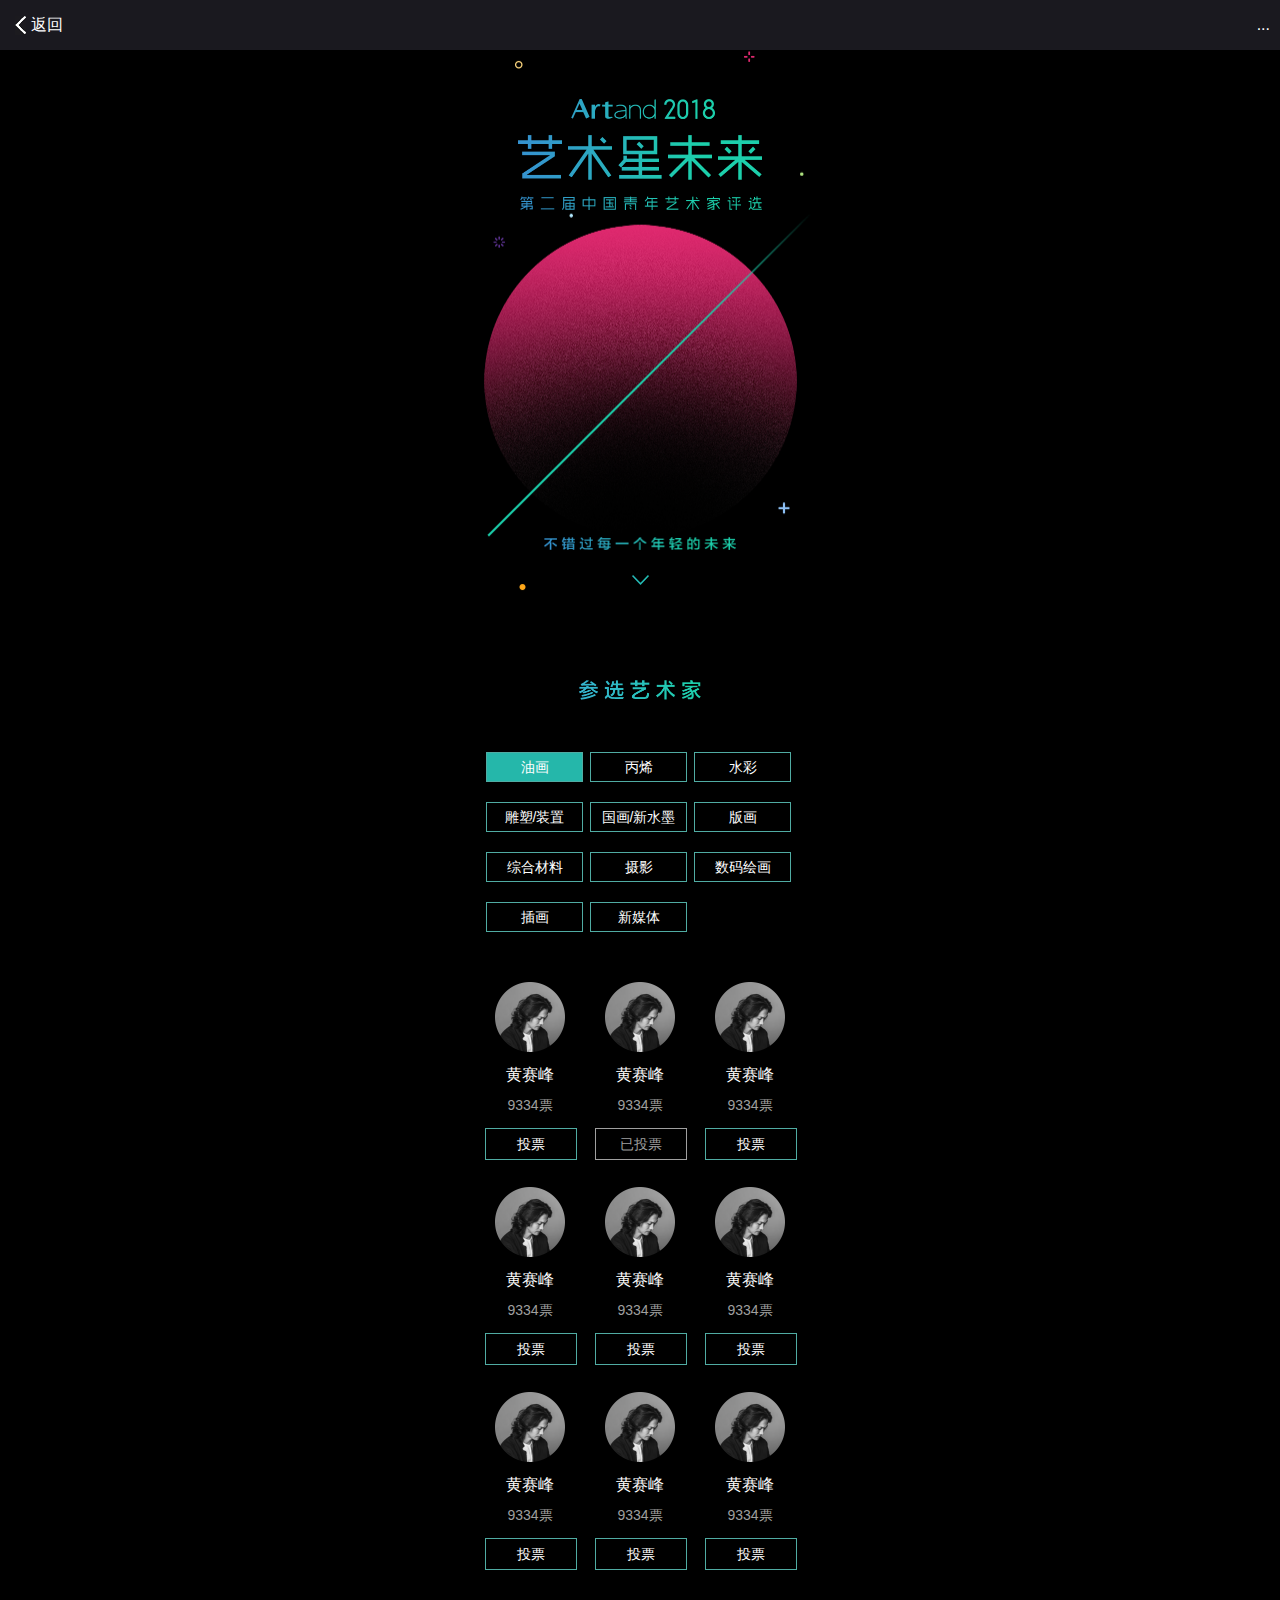
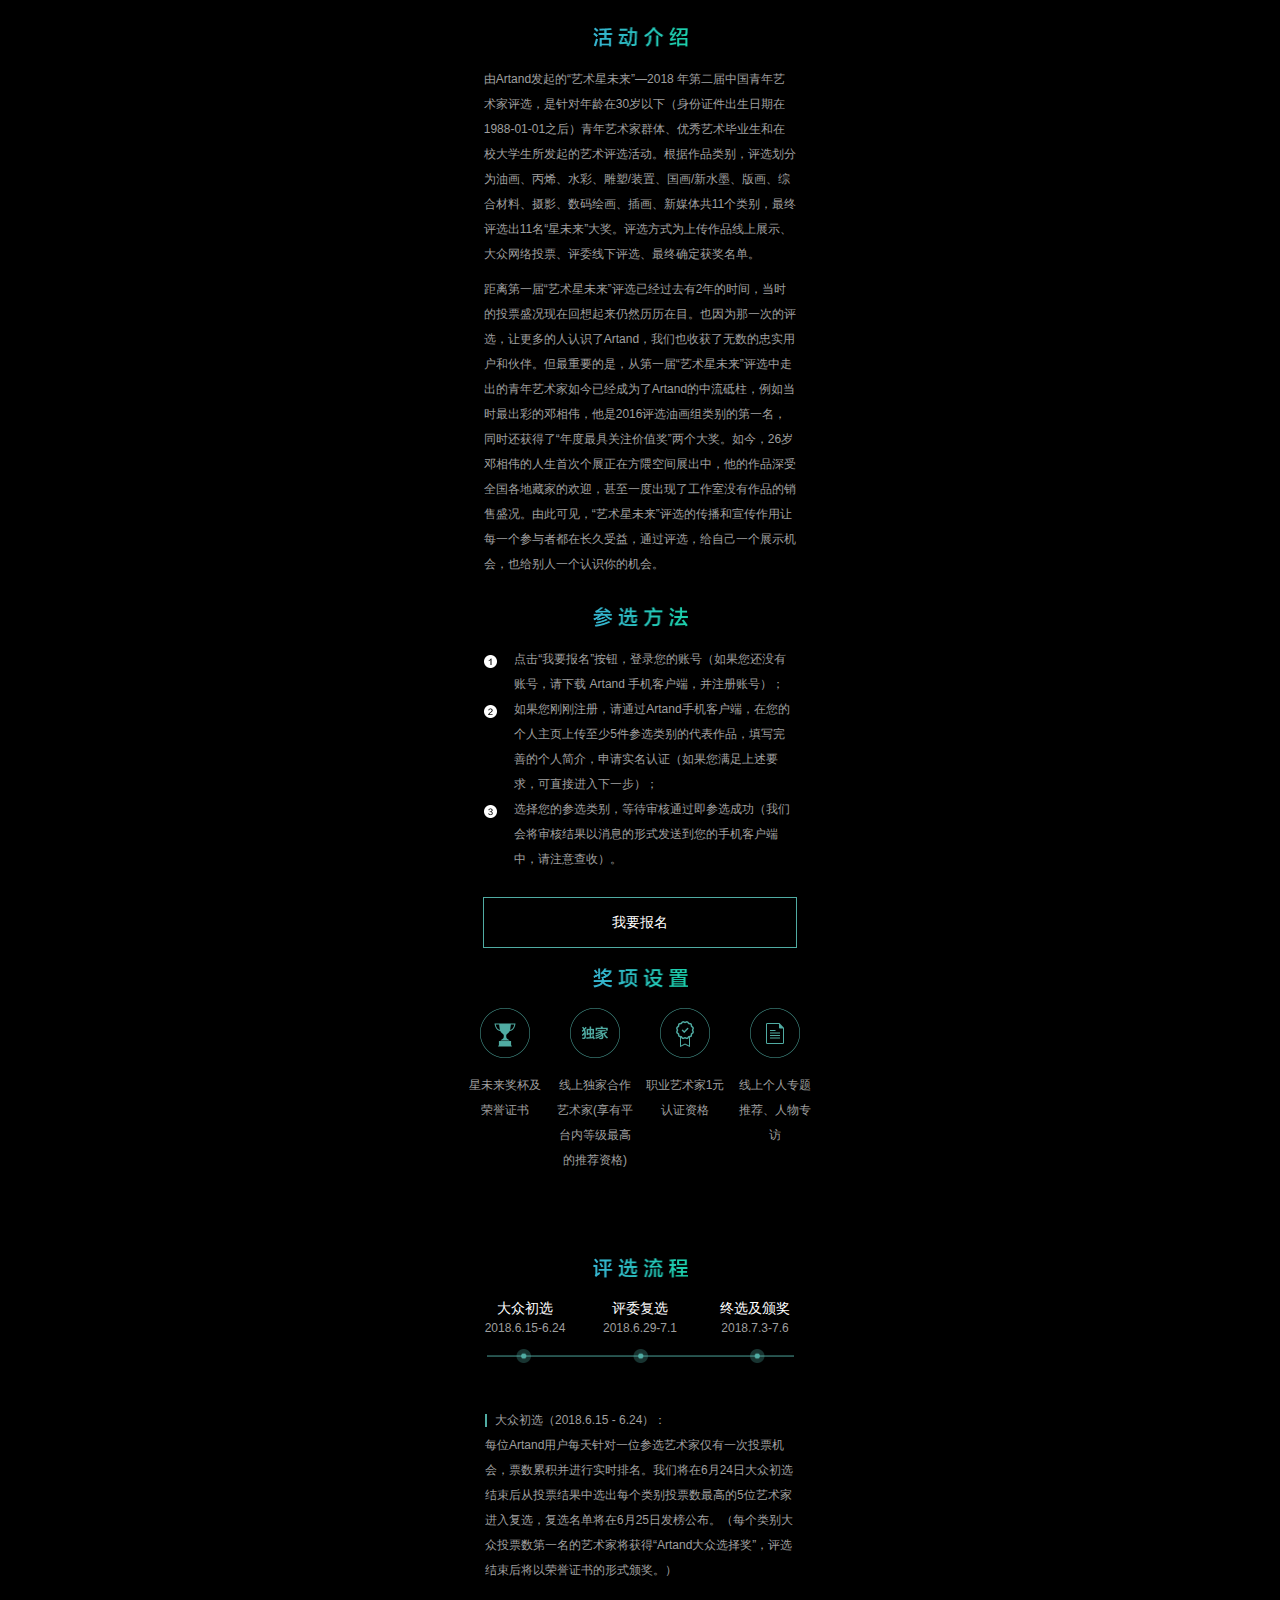
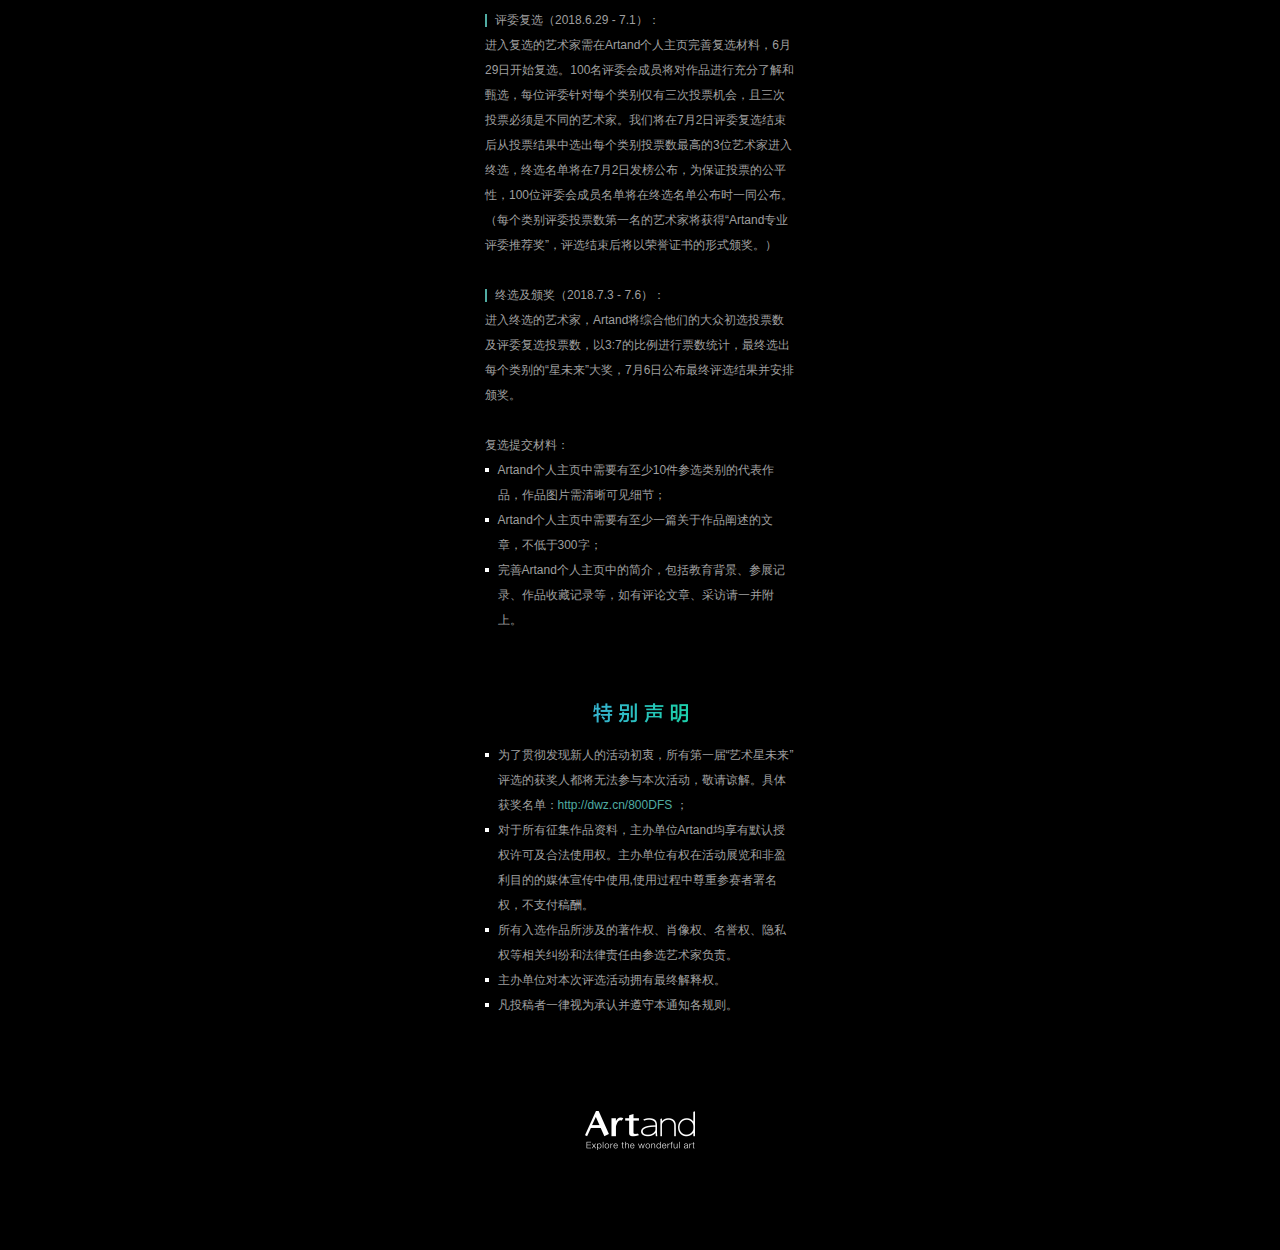
==== index.html @ 15e86938 "init project" ====
<!DOCTYPE html>
<html lang="en">
<head>
	<meta charset="utf-8">
	<meta name="viewport" content="width=device-width,initial-scale=1.0,minimum-scale=1.0,maximum-scale=1.0,user-scalable=no">
	<title>艺术未来星</title>
	<link rel="stylesheet" type="text/css" href="style/reset.css">
	<link rel="stylesheet" type="text/css" href="style/app.css">	
</head>
<body>
	<div class="container">
		<nav class="top-bar"><span class="pull-right">...</span><a class="pwull-left" href="javascript:back();"><span class="icon-back"></span>返回</a></nav>
		<div class="index">
			<div class="cover">
				<h1 class="title"></h1>
				<div>
					<img  src="images/not-miss.png" alt=""/>
					<span class="icon-next"></span>
				</div>
			</div>
			<div class="case-list">
				<div class="title"></div>
				<div class="item-list">
					<a href="javascript:void(0);" class="btn active">油画</a>
					<a href="javascript:void(0);" class="btn">丙烯</a>
					<a href="javascript:void(0);" class="btn">水彩</a>
					<a href="javascript:void(0);" class="btn">雕塑/装置</a>
					<a href="javascript:void(0);" class="btn">国画/新水墨</a>
					<a href="javascript:void(0);" class="btn">版画</a>
					<a href="javascript:void(0);" class="btn">综合材料</a>
					<a href="javascript:void(0);" class="btn">摄影</a>
					<a href="javascript:void(0);" class="btn">数码绘画</a>
					<a href="javascript:void(0);" class="btn">插画</a>
					<a href="javascript:void(0);" class="btn">新媒体</a>
				</div>
			</div>
			<div class="clearfix"></div>
			<div class="user-list">
				<dl>
					<dt><img src="images/artist.png" alt=""></dt>
					<dd class="name">黄赛峰</dd>
					<dd class="votes">9334票</dd>
					<dd class="btn">投票</dd>
				</dl>
				<dl>
					<dt><img src="images/artist.png" alt=""></dt>
					<dd class="name">黄赛峰</dd>
					<dd class="votes">9334票</dd>
					<dd class="btn gray">已投票</dd>
				</dl>
				<dl>
					<dt><img src="images/artist.png" alt=""></dt>
					<dd class="name">黄赛峰</dd>
					<dd class="votes">9334票</dd>
					<dd class="btn">投票</dd>
				</dl>
				<dl>
					<dt><img src="images/artist.png" alt=""></dt>
					<dd class="name">黄赛峰</dd>
					<dd class="votes">9334票</dd>
					<dd class="btn">投票</dd>
				</dl>
				<dl>
					<dt><img src="images/artist.png" alt=""></dt>
					<dd class="name">黄赛峰</dd>
					<dd class="votes">9334票</dd>
					<dd class="btn">投票</dd>
				</dl>
				<dl>
					<dt><img src="images/artist.png" alt=""></dt>
					<dd class="name">黄赛峰</dd>
					<dd class="votes">9334票</dd>
					<dd class="btn">投票</dd>
				</dl>
				<dl>
					<dt><img src="images/artist.png" alt=""></dt>
					<dd class="name">黄赛峰</dd>
					<dd class="votes">9334票</dd>
					<dd class="btn">投票</dd>
				</dl>
				<dl>
					<dt><img src="images/artist.png" alt=""></dt>
					<dd class="name">黄赛峰</dd>
					<dd class="votes">9334票</dd>
					<dd class="btn">投票</dd>
				</dl>
				<dl>
					<dt><img src="images/artist.png" alt=""></dt>
					<dd class="name">黄赛峰</dd>
					<dd class="votes">9334票</dd>
					<dd class="btn">投票</dd>
				</dl>			
			</div>
			<div class="clearfix"></div>
			<div class="introduction">
				<div class="title"></div>
				<p>由Artand发起的“艺术星未来”—2018 年第二届中国青年艺术家评选，是针对年龄在30岁以下（身份证件出生日期在1988-01-01之后）青年艺术家群体、优秀艺术毕业生和在校大学生所发起的艺术评选活动。根据作品类别，评选划分为油画、丙烯、水彩、雕塑/装置、国画/新水墨、版画、综合材料、摄影、数码绘画、插画、新媒体共11个类别，最终评选出11名“星未来”大奖。评选方式为上传作品线上展示、大众网络投票、评委线下评选、最终确定获奖名单。</p>
				<p>距离第一届“艺术星未来”评选已经过去有2年的时间，当时的投票盛况现在回想起来仍然历历在目。也因为那一次的评选，让更多的人认识了Artand，我们也收获了无数的忠实用户和伙伴。但最重要的是，从第一届“艺术星未来”评选中走出的青年艺术家如今已经成为了Artand的中流砥柱，例如当时最出彩的邓相伟，他是2016评选油画组类别的第一名，同时还获得了“年度最具关注价值奖”两个大奖。如今，26岁邓相伟的人生首次个展正在方隈空间展出中，他的作品深受全国各地藏家的欢迎，甚至一度出现了工作室没有作品的销售盛况。由此可见，“艺术星未来”评选的传播和宣传作用让每一个参与者都在长久受益，通过评选，给自己一个展示机会，也给别人一个认识你的机会。</p>
			</div>
			<div class="sel-method">
				<div class="title"></div>
				<p class="clearfix"><span class="info">点击“我要报名”按钮，登录您的账号（如果您还没有账号，请下载 Artand 手机客户端，并注册账号）；</span><span class="icon icon-001"></span></p>
				<p class="clearfix"><span class="info">如果您刚刚注册，请通过Artand手机客户端，在您的个人主页上传至少5件参选类别的代表作品，填写完善的个人简介，申请实名认证（如果您满足上述要求，可直接进入下一步）；</span><span class="icon icon-002"></span></p>	
				<p class="clearfix"><span class="info">选择您的参选类别，等待审核通过即参选成功（我们会将审核结果以消息的形式发送到您的手机客户端中，请注意查收）。</span><span class="icon icon-003"></span></p>
				<div class="clearfix"></div>
				<div><a href="javascript:void(0);" class="btn">我要报名</a></div>
			</div>
			<div class="prize">
				<div class="title"></div>		
				<dl>
					<dt class="icon prize-001"></dt>
					<dd>星未来奖杯及荣誉证书</dd>
				</dl>
				<dl>
					<dt class="icon prize-002"></dt>
					<dd>线上独家合作艺术家(享有平台内等级最高的推荐资格)</dd>
				</dl>
				<dl>
					<dt class="icon prize-003"></dt>
					<dd>职业艺术家1元认证资格</dd>
				</dl>
				<dl>
					<dt class="icon prize-004"></dt>
					<dd>线上个人专题推荐、人物专访</dd>
				</dl>
			</div>
			<div class="clearfix"></div>
			<div class="sel-process">
				<div class="title"><img src="" alt=""></div>
				<dl>
					<dt>大众初选</dt>
					<dd>2018.6.15-6.24</dd>
				</dl>
				<dl class="middle">
					<dt>评委复选</dt>
					<dd>2018.6.29-7.1</dd>
				</dl>
				<dl>
					<dt>终选及颁奖</dt>
					<dd>2018.7.3-7.6</dd>
				</dl>
				<div class="clearfix"></div>
			</div>
			<div class="process-content">
				<div class="process-item">
					<div class="item-title">大众初选（2018.6.15 - 6.24）：</div>
					<div class="item-content">每位Artand用户每天针对一位参选艺术家仅有一次投票机会，票数累积并进行实时排名。我们将在6月24日大众初选结束后从投票结果中选出每个类别投票数最高的5位艺术家进入复选，复选名单将在6月25日发榜公布。（每个类别大众投票数第一名的艺术家将获得“Artand大众选择奖”，评选结束后将以荣誉证书的形式颁奖。）</div>
				</div>
				<div class="process-item">
					<div class="item-title">评委复选（2018.6.29 - 7.1）：</div>
					<div class="item-content">进入复选的艺术家需在Artand个人主页完善复选材料，6月29日开始复选。100名评委会成员将对作品进行充分了解和甄选，每位评委针对每个类别仅有三次投票机会，且三次投票必须是不同的艺术家。我们将在7月2日评委复选结束后从投票结果中选出每个类别投票数最高的3位艺术家进入终选，终选名单将在7月2日发榜公布，为保证投票的公平性，100位评委会成员名单将在终选名单公布时一同公布。（每个类别评委投票数第一名的艺术家将获得“Artand专业评委推荐奖”，评选结束后将以荣誉证书的形式颁奖。）</div>
				</div>
				<div class="process-item">
					<div class="item-title">终选及颁奖（2018.7.3 - 7.6）：</div>
					<div class="item-content">进入终选的艺术家，Artand将综合他们的大众初选投票数及评委复选投票数，以3:7的比例进行票数统计，最终选出每个类别的“星未来”大奖，7月6日公布最终评选结果并安排颁奖。</div>
				</div>
			</div>
			<div class="dialog-list">
				<p>复选提交材料：</p>
				<p class="icon">Artand个人主页中需要有至少10件参选类别的代表作品，作品图片需清晰可见细节；</p>
				<p class="icon">Artand个人主页中需要有至少一篇关于作品阐述的文章，不低于300字；</p>
				<p class="icon">完善Artand个人主页中的简介，包括教育背景、参展记录、作品收藏记录等，如有评论文章、采访请一并附上。</p>
			</div>

			<div class="dialog-list">
				<div class="title"></div>
				<p class="icon">为了贯彻发现新人的活动初衷，所有第一届“艺术星未来”评选的获奖人都将无法参与本次活动，敬请谅解。具体获奖名单：<a href="http://dwz.cn/800DFS">http://dwz.cn/800DFS</a> ；</p>
				<p class="icon">对于所有征集作品资料，主办单位Artand均享有默认授权许可及合法使用权。主办单位有权在活动展览和非盈利目的的媒体宣传中使用,使用过程中尊重参赛者署名权，不支付稿酬。</p>
				<p class="icon">所有入选作品所涉及的著作权、肖像权、名誉权、隐私权等相关纠纷和法律责任由参选艺术家负责。</p>
				<p class="icon">主办单位对本次评选活动拥有最终解释权。</p>
				<p class="icon">凡投稿者一律视为承认并遵守本通知各规则。</p>
			</div>
			<div class="footer-logo"></div>
		</div>
	</div>
</body>
</html>
---- style/app.css ----
/* global style */
body{
	background: #000;
	position: relative;
	height: 100%;
}
.pull-left{
	float: left;
}
.pull-right{
	float: right;
}
.clearfix{
	clear: both;
}
.container{
	color:#fff;
	background: #000;
	padding-bottom: 2rem
}
.container a{
	color: #fff;
}
.container>.top-bar{
	background: rgb(26,25,31);
	color: #fff;
	height: 1rem;
	line-height: 1rem;
	font-size: .32rem;
	padding: 0 .2rem;
}
.container>.top-bar>a,.container>.top-bar>span{
	display: block;
}
.icon-back:before{
	background: url('../images/back.png') no-repeat center center;
	background-size: 50%;
	display: inline-block;
	float: left;
	width: .42rem;
	height: 1rem;
	content: '\0020';
}

.btn{
	border: .02rem solid #50aca3;
}
.btn.light{
	border-width: .02rem;
}
.btn.gray{
	border-color: #9f9f9f;
}
.next{
	margin-top: 2.5rem;
	background: url('../images/next.png') no-repeat center center;
	background-size: 1.2rem 1.2rem; 
	height: 1.2rem;
}
.next a{
	display: block;
}
footer{
	position: fixed;
	bottom: 0px;
	width: 100%;
	height: 2rem;
	background: #000 url('../images/artand.png') no-repeat 0.4rem center;
	background-size: 1.55rem .37rem;
}

footer>.foot-bar
{
	
}
footer>.foot-bar>a{
	width: 2rem;
	height: .6rem;
	line-height: .6rem;
	display: inline-block;
	text-align: center;
	display: inline-block;
	margin: .66rem .2rem 0 0;
}

.top-title{
	margin-bottom: .8rem;
	text-align: center;
	line-height: .5rem;
	font-size: .32rem;
}

.divider{
	text-align: center;
	line-height: 2em;
	margin: 60px 0 40px 0;
	color: #9f9f9f;
}

.divider:before,.divider:after{
	content: '';
	width: .9rem;
	height: .24rem;
	display: inline-block;
	background: url('../images/line.png') no-repeat left .12rem;
	background-size: .78rem .02rem;
}

.divider:after{
	background-position: right center;
}

.user-intro{
	width: 7rem;
	margin: 0 auto .6rem auto;
}

.icon-user:before{
	display: inline-block;
	width: .26rem;
	height: .2rem;
	content: '';
	background: url("../images/user-icon.png") no-repeat left center;
	background-size: .23rem .2rem;
}

.icon-dowm:before{
	display: inline-block;
	width: .2rem;
	height: .1rem;
	content: '';
	background: url('../images/icon-down.png') no-repeat right center;
	background-size: .12rem .1rem;
}

.icon-case-list:before{
	display: inline-block;
	width: .26rem;
	height: .2rem;
	content: '';
	background: url("../images/case-list.png") no-repeat left center;
	background-size: .23rem .2rem;
}
/* item-list */
.item-list{
	width: 6.3rem;
	margin: 0 auto;
}
.item-list a{
	display: block;
	width: 1.9rem;
	height: .56rem;
	text-align: center;
	line-height: .56rem;
	float: left;
	margin:.2rem 0.07rem;
}
.item-list a.active{
	background: #25b7aa;
}
/* page sigin in */
.sigin-page{
	margin-top: 12%
}
.sigin-page>.btn-group .btn{
	display: block;
	height: 1rem;
	line-height: 1rem;
	text-align: center;
	width: 6.2rem;
	margin: 0 auto;
}
.sigin-page>.btn-group .btn + .btn{
	margin-top: .6rem;
}
.signin.next{
	margin-top: 3.9rem;
}
/* choose page */
.choose-page{
	margin-top: 12%
}
.choose-page>.btn-group{
	margin: 50px auto;
	padding: 0 20px;
	width: 90%;
}
.choose-page>.btn-group a{
	width: 31%;
	text-align: center;
	display: inline-block;
	padding: .7em 0;
	margin: 15px .5%;
}
.choose-page>.btn-group a.active{
	background: #25b7aa;
}
/* success-page */
.success-page{
	margin-top: 1.1rem;
}
 .success-page>dl {
 	padding-top: 1.9rem;
 	background: url('../images/check.png') no-repeat center top;
 	background-size: 1.4rem 1.4rem;
 }
 .success-page>dl dd{
 	line-height: .5rem;
 	width: 5.75rem;
 	margin: 0 auto;
 	font-size: .24rem;
 }
 .success-page>.btn-group{
 	width: 100%;
 }
 .success-page>.btn-group > a{
 	width: 3.6rem;
 	height: .84rem;
 	line-height: .84rem;
	display: block;
	margin: .9rem auto 0 auto;
	text-align: center;
}
 /* detail-page */
 .detail-page > dl.user-avatar{
 	margin: 12% auto 0 auto;
 	text-align: center;
}
.detail-page > dl.user-avatar img{
	width: 90px;
	height: 90px;
}
.detail-page > dl.user-avatar >.user-name{
	font-size: 1.4em;
	margin-top: 40px;
}
.detail-page >dl.user-avatar >.vote{
	color: #9f9f9f;
	line-height: 3em;
}
.detail-page > dl.user-avatar dd >a{
	line-height: 2em;
	padding: .3em 3em;
	display: inline-block;
}

.detail-page > dl.user-intro > dd{
	padding: .3em 2em;
	color: #9f9f9f;
}
.detail-page > dl dd.up-down{
	color: #25b7aa;
	text-align: center;
	margin-top: .5em;
}

.detail-page > .case-list dl dt {
	margin-top: 50px;
}

.detail-page > .case-list dl dt img{
	width: 100%;
	display: block;
	margin: 0 auto;
	max-width: 7.5rem;
}

.detail-page > .case-list dl dd{
	padding: 2em 0;
	text-align: center;
	color: #9f9f9f;
}

/* upload page */
.upload-page{
	margin-top: .85rem;
}
.upload-page ul{
	width: 5.96rem;
	margin: 0 auto;
}
.upload-page ul li{
	background: url('../images/upload.png') no-repeat left top;
	background-size: 1.8rem 1.8rem;
	width: 1.8rem;
	height: 1.8rem;
	float: left;
	margin: 0 0 .14rem 0;
}
.upload-page ul li:nth-child(3n-1){
	margin-left: .14rem;
	margin-right: .14rem;
}
.upload-page ul li:last-child{
	float: right;
	margin-left: 0;
	margin-right: .3rem;
	background: url('../images/next.png') no-repeat center center;
	background-size: 1.2rem 1.2rem;
	
}
/* index style */
.index>.cover{
	background: url('../images/cover-bg.png') no-repeat left -1.2rem;
	background-size: 7.5rem 12.6rem;
	height: 12.6rem;
	width: 7.5rem;
	margin: 0 auto;
}
.index>.cover>h1{
	background: url('../images/index-title.png') no-repeat center bottom;
	background-size: 4.88rem 2.22rem;
	height: 3.2rem;
}
.index>.cover>div{
	margin: 6.5rem auto 0 auto;
	width: 3.85rem;
}

.index>.cover>div>img{
	height: .27rem;
	width: 3.85rem;
}
.index>.cover>div>.icon-next{
	height: .2rem;
	width: 100%;
	display: inline-block;
	margin: .5rem auto 0 auto;
	background: url('../images/go-down.png') no-repeat center top;
	background-size: 0.34rem .2rem;
}
.index>.case-list>.title{
	background: url('../images/sel-artist.png') no-repeat center top;
	background-size: 2.43rem .39rem;
	height: .39rem;
	margin-bottom: .85rem;
}

.index>.user-list{
	width: 6.6rem;
	margin: 0 auto;
}
.index>.user-list dl{
	width: 1.8rem;
	height: 3.3rem;
	float: left;
	margin: .8rem .2rem 0 .2rem;
	text-align: center;
}
.index>.user-list dl dt>img{
	width: 1.4rem;
	height: 1.4rem;
}
.index>.user-list dl dd.name{
	font-size: .32rem;
	margin-top: .3rem;
}
.index>.user-list dl dd.votes{
	height: .9rem;
	line-height: .9rem;
	color: #9f9f9f;
}
.index>.user-list dl dd.btn{
	width: 1.8rem;
	height: .6rem;
	line-height: .6rem;
}
.index>.user-list dl dd.btn.gray{
	color: #9f9f9f;
}
.index>.introduction{
	margin-top: 1rem;
}
.index>.introduction>.title{
	background: url('../images/introduction.png') no-repeat center center;
	background-size: 1.9rem .4rem;
	height: 1.2rem;
	width: 100%;
}
.index>.introduction>p{
	line-height: .5rem;
	width: 6.25rem;
	margin: 0 auto .2rem auto;
	font-size: .24rem;
	color: #9f9f9f;
}
.index>.sel-method{

}
.index>.sel-method>.title{
	background: url('../images/sel-method.png') no-repeat center center;
	background-size: 1.9rem .4rem;
	height: 1.2rem;
	width: 100%;	
}
.index>.sel-method>p{
	line-height: .5rem;
	width: 6.25rem;
	margin: 0 auto .2rem auto;
	font-size: .24rem;
	color: #9f9f9f;
}
.index>.sel-method>p>.icon-001{
	background: url('../images/icon-one.png') no-repeat center .15rem;
}
.index>.sel-method>p>.icon-002{
	background: url('../images/icon-two.png') no-repeat center .15rem;
}
.index>.sel-method>p>.icon-003{
	background: url('../images/icon-three.png') no-repeat center .15rem;
}
.index>.sel-method>p>.icon{
	display: inline-block;
	width: .26rem;
	height: .41rem;
	float: left;
	background-size: .26rem .26rem;
}
.index>.sel-method>p>.info{
	float: right;
	display: inline-block;
	width: 5.64rem;
}
.index>.sel-method>div .btn{
	width: 6.25rem;
	height: .98rem;
	display: block;
	margin: .5rem auto 0 auto;
	text-align: center;
	line-height: .98rem;
}
.index>.prize{
	margin-top: 1.54rem;
	width: 7.2rem;
	margin: 0 auto;
}
.index>.prize>.title{
	background: url('../images/prize.png') no-repeat center center;
	background-size: 1.9rem .4rem;
	height: 1.2rem;
	width: 100%;		
}
.index>.prize > dl{
	width: 1.6rem;
	float: left;
	margin: 0 .1rem;
	text-align: center;
	color: #9f9f9f;
	font-size: .24rem;
	line-height: .5rem;
}
.index>.prize > dl >dt.prize-001{
	background: url('../images/prize_1.png') no-repeat center center;
}
.index>.prize > dl >dt.prize-002{
	background: url('../images/prize_2.png') no-repeat center center;
}
.index>.prize > dl >dt.prize-003{
	background: url('../images/prize_3.png') no-repeat center center;
}
.index>.prize > dl >dt.prize-004{
	background: url('../images/prize_4.png') no-repeat center center;
}
.index>.prize > dl >dt.icon{
	height: 1rem;
	background-size: 1rem 1rem;
	margin-bottom: .3rem;
}
.index>.sel-process{
	width: 6.3rem;
	margin: 0 auto;
	background: url('../images/process-icon.png') no-repeat center bottom;
	background-size: 6.14rem .29rem;
	padding-bottom: .5rem;
}
.index>.sel-process>.title{
	background: url('../images/sel-process.png') no-repeat center center;
	background-size: 1.9rem .4rem;
	height: 1.2rem;
	width: 100%;
	margin-top: 1.3rem;
}
.index>.sel-process>dl{
	width: 1.7rem;
	float: left;
	text-align: center;
	line-height: .4rem;
}
.index>.sel-process>dl>dd{
	font-size: .24rem;
	color: #9f9f9f;
}
.index>.sel-process>dl.middle{
	margin: 0 .6rem;
}
.index>.process-content{
	margin-top: .9rem;
	color: #9f9f9f;
	line-height: .5rem;
	width: 6.2rem;
	margin: .9rem auto 0 auto;
	font-size: .24rem;
}
.index>.process-content >.process-item{
	margin-bottom: .5rem;
}
.index>.process-content>.process-item >.item-title{
	background: url('../images/icon-left.png') no-repeat left center;
	background-size: .04rem .26rem;
	padding-left: .2rem;

}
.index>.dialog-list{
	width: 6.2rem;
	margin: 0 auto;
	font-size: .24rem;
	line-height: .5rem;
	color: #9f9f9f;
}
.index>.dialog-list>.icon{
	background: url('../images/square.png') no-repeat left .2rem;
	background-size: .08rem .08rem;
	padding-left: .25rem;
}
.index>.dialog-list>.title{
	background: url('../images/statement.png') no-repeat center center;
	background-size: 1.9rem .4rem;
	height: 1.2rem;
	width: 100%;
	margin-top: 1rem;	
}
.index>.dialog-list a{
	color: #50aca3;
}
.index>.footer-logo{
	background: url('../images/logo-footer.png') no-repeat center center;
	background-size: 2.2rem .78rem;
	height: .78rem;
	margin-top: 1.85rem;
}

/* 适配 320px 屏幕 */
@media screen  and (max-width: 320px) {
	.index>.cover{
		width: 6rem;
		background: url('../images/cover-bg.png') no-repeat left -1.024rem;
		background-size: 6.4rem 10.75rem;
		height: 10rem;
		margin: 0 auto;
	}
	.index>.cover>h1{
		background: url('../images/index-title.png') no-repeat center bottom;
		background-size: 4.16rem 1.89rem;
		height: 3.2rem;
	}
	.index>.cover>div{
		margin-top: 6rem;
		/* width: 5.4rem; */
	}
	.index>.cover>div>.icon-next{
		margin-top: .2rem;
	}
	.index>.case-list>.title{
		margin-top: 1rem;
	}
.item-list{
	width: 6rem;
	}
.item-list a{
	width: 1.8rem;
	}
.index>.user-list{
	width: 6rem;
}
.index>.user-list dl{
	width: 1.6rem;
}
.index>.introduction>p{
	width: 5.8rem;
}
.index>.sel-method>div .btn{
	width: 5.8rem;
}
.index>.sel-method>p{
	width: 5.8rem;
}
.index>.sel-method>p>.info{
	width: 5.2rem;
}
.index>.prize{
	width: 5.8rem;
}
.index>.prize > dl{
	width: 1.2rem;
}
.index>.sel-process{
	width: 6rem;
}
.index>.sel-process>dl{
	width: 1.8rem;	
}
.index>.sel-process>dl.middle{
	margin: 0 .2rem;
}
.index>.process-content{
	width: 5.8rem;
}
.index>.dialog-list{
	width: 5.8rem;
}
.index>.dialog-list{
	width: 5.8rem;
}
}
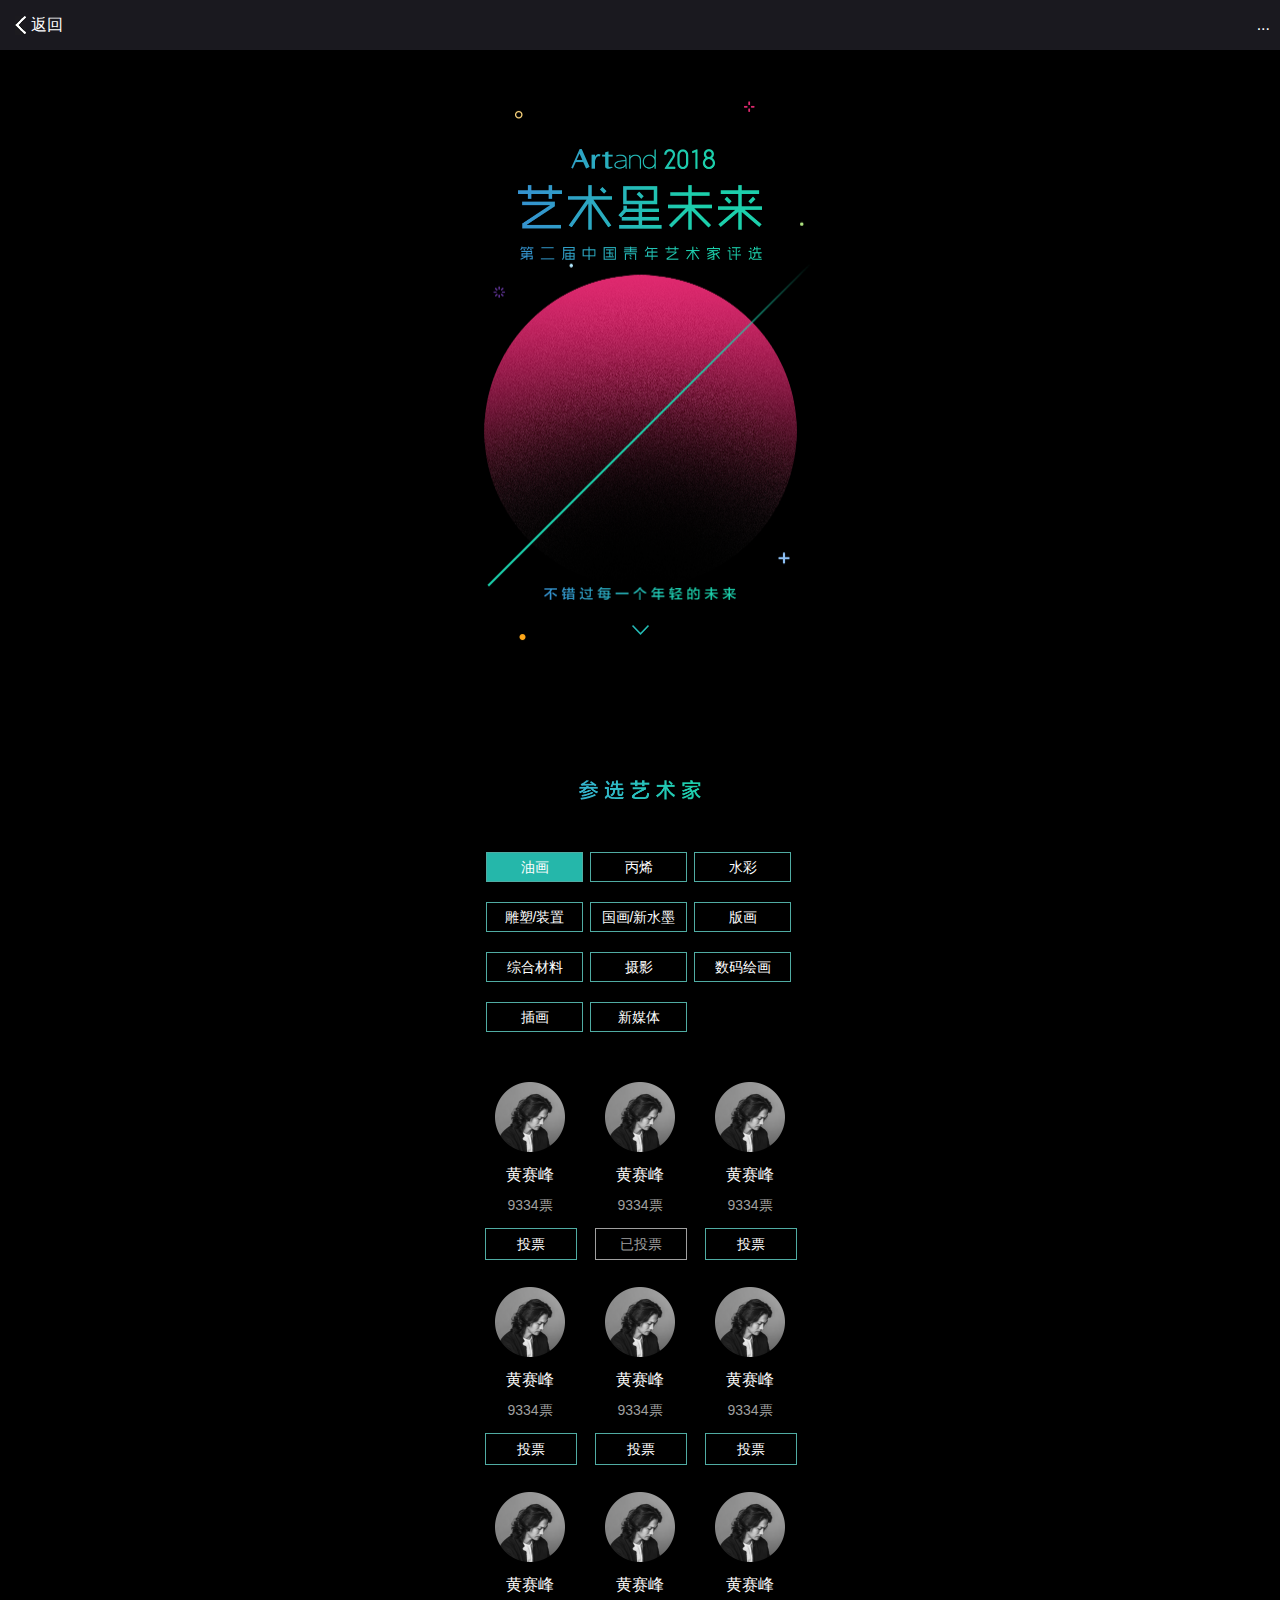
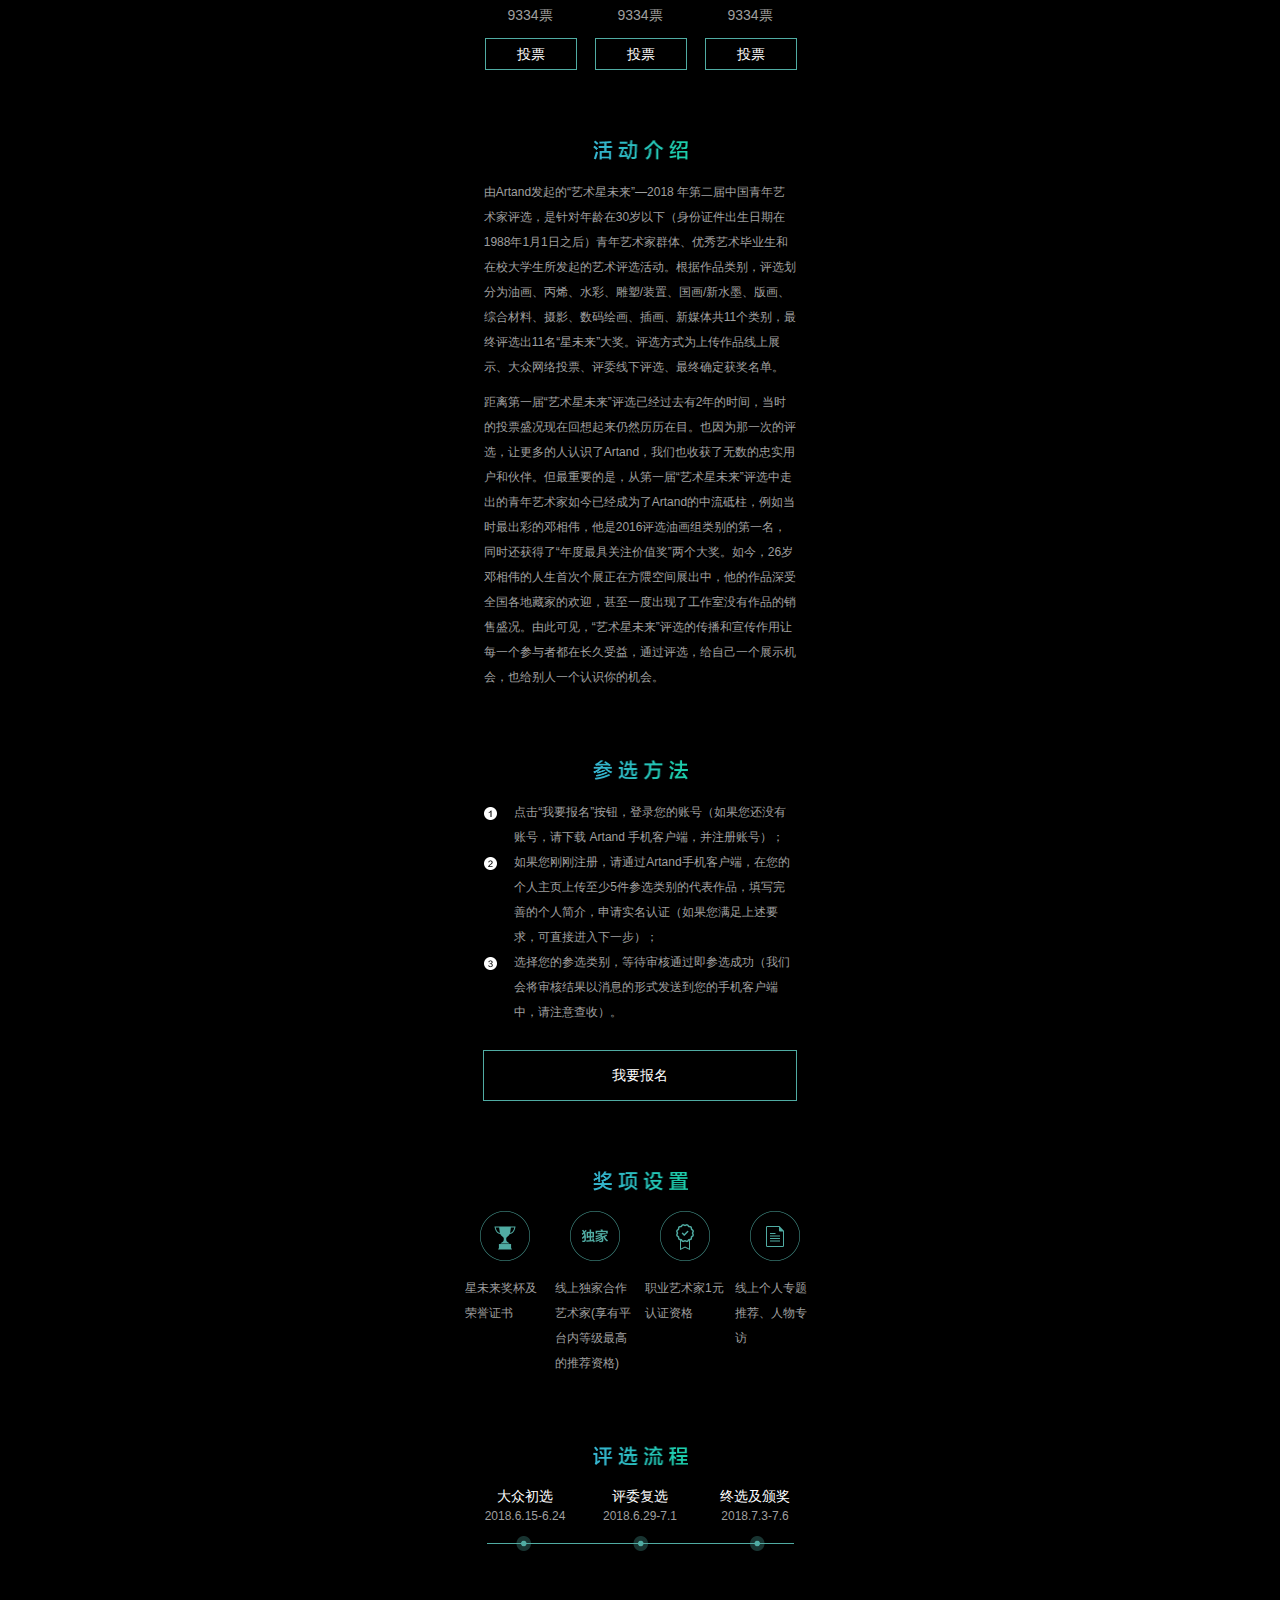
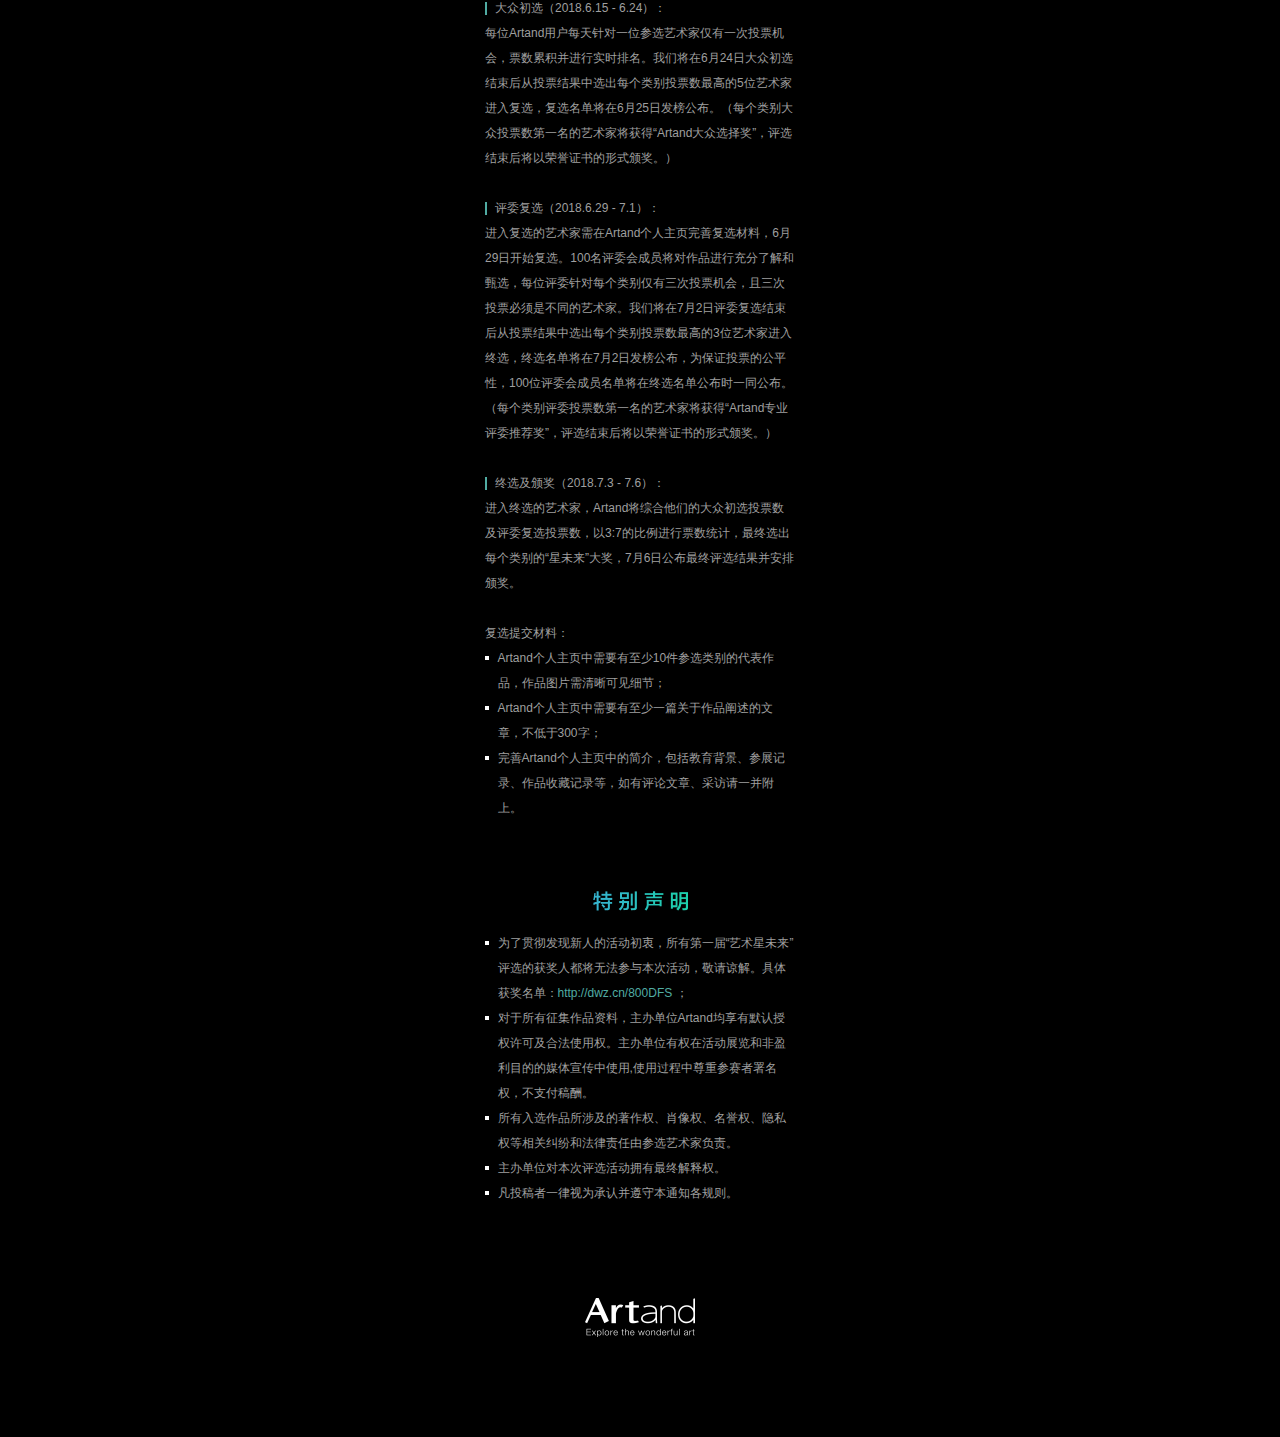
==== commit 0bf66c6e: "'xiugai'" ====
--- a/index.html
+++ b/index.html
@@ -3,7 +3,7 @@
 <head>
 	<meta charset="utf-8">
 	<meta name="viewport" content="width=device-width,initial-scale=1.0,minimum-scale=1.0,maximum-scale=1.0,user-scalable=no">
-	<title>艺术未来星</title>
+	<title>“艺术未来星”——2018青年艺术家评选</title>
 	<link rel="stylesheet" type="text/css" href="style/reset.css">
 	<link rel="stylesheet" type="text/css" href="style/app.css">	
 </head>
@@ -94,7 +94,7 @@
 			<div class="clearfix"></div>
 			<div class="introduction">
 				<div class="title"></div>
-				<p>由Artand发起的“艺术星未来”—2018 年第二届中国青年艺术家评选，是针对年龄在30岁以下（身份证件出生日期在1988-01-01之后）青年艺术家群体、优秀艺术毕业生和在校大学生所发起的艺术评选活动。根据作品类别，评选划分为油画、丙烯、水彩、雕塑/装置、国画/新水墨、版画、综合材料、摄影、数码绘画、插画、新媒体共11个类别，最终评选出11名“星未来”大奖。评选方式为上传作品线上展示、大众网络投票、评委线下评选、最终确定获奖名单。</p>
+				<p>由Artand发起的“艺术星未来”—2018 年第二届中国青年艺术家评选，是针对年龄在30岁以下（身份证件出生日期在1988年1月1日之后）青年艺术家群体、优秀艺术毕业生和在校大学生所发起的艺术评选活动。根据作品类别，评选划分为油画、丙烯、水彩、雕塑/装置、国画/新水墨、版画、综合材料、摄影、数码绘画、插画、新媒体共11个类别，最终评选出11名“星未来”大奖。评选方式为上传作品线上展示、大众网络投票、评委线下评选、最终确定获奖名单。</p>
 				<p>距离第一届“艺术星未来”评选已经过去有2年的时间，当时的投票盛况现在回想起来仍然历历在目。也因为那一次的评选，让更多的人认识了Artand，我们也收获了无数的忠实用户和伙伴。但最重要的是，从第一届“艺术星未来”评选中走出的青年艺术家如今已经成为了Artand的中流砥柱，例如当时最出彩的邓相伟，他是2016评选油画组类别的第一名，同时还获得了“年度最具关注价值奖”两个大奖。如今，26岁邓相伟的人生首次个展正在方隈空间展出中，他的作品深受全国各地藏家的欢迎，甚至一度出现了工作室没有作品的销售盛况。由此可见，“艺术星未来”评选的传播和宣传作用让每一个参与者都在长久受益，通过评选，给自己一个展示机会，也给别人一个认识你的机会。</p>
 			</div>
 			<div class="sel-method">
--- a/style/app.css
+++ b/style/app.css
@@ -64,8 +64,8 @@
 	position: fixed;
 	bottom: 0px;
 	width: 100%;
-	height: 2rem;
-	background: #000 url('../images/artand.png') no-repeat 0.4rem center;
+	height: 1.7rem;
+	background: #000 url('../images/artand.png') no-repeat 0.4rem 40%;
 	background-size: 1.55rem .37rem;
 }
 
@@ -80,7 +80,7 @@
 	display: inline-block;
 	text-align: center;
 	display: inline-block;
-	margin: .66rem .2rem 0 0;
+	margin: .3rem .2rem 0 0;
 }
 
 .top-title{
@@ -300,6 +300,9 @@
 	
 }
 /* index style */
+.index .title{
+	margin-top: 1rem
+}
 .index>.cover{
 	background: url('../images/cover-bg.png') no-repeat left -1.2rem;
 	background-size: 7.5rem 12.6rem;
@@ -369,7 +372,8 @@
 	color: #9f9f9f;
 }
 .index>.introduction{
-	margin-top: 1rem;
+	/* margin-top: 1rem; */
+	padding-top: 0.25rem
 }
 .index>.introduction>.title{
 	background: url('../images/introduction.png') no-repeat center center;
@@ -466,6 +470,9 @@
 	background-size: 1rem 1rem;
 	margin-bottom: .3rem;
 }
+.index>.prize > dl > dd{
+	text-align: left
+}
 .index>.sel-process{
 	width: 6.3rem;
 	margin: 0 auto;
@@ -478,7 +485,6 @@
 	background-size: 1.9rem .4rem;
 	height: 1.2rem;
 	width: 100%;
-	margin-top: 1.3rem;
 }
 .index>.sel-process>dl{
 	width: 1.7rem;
@@ -527,7 +533,6 @@
 	background-size: 1.9rem .4rem;
 	height: 1.2rem;
 	width: 100%;
-	margin-top: 1rem;	
 }
 .index>.dialog-list a{
 	color: #50aca3;
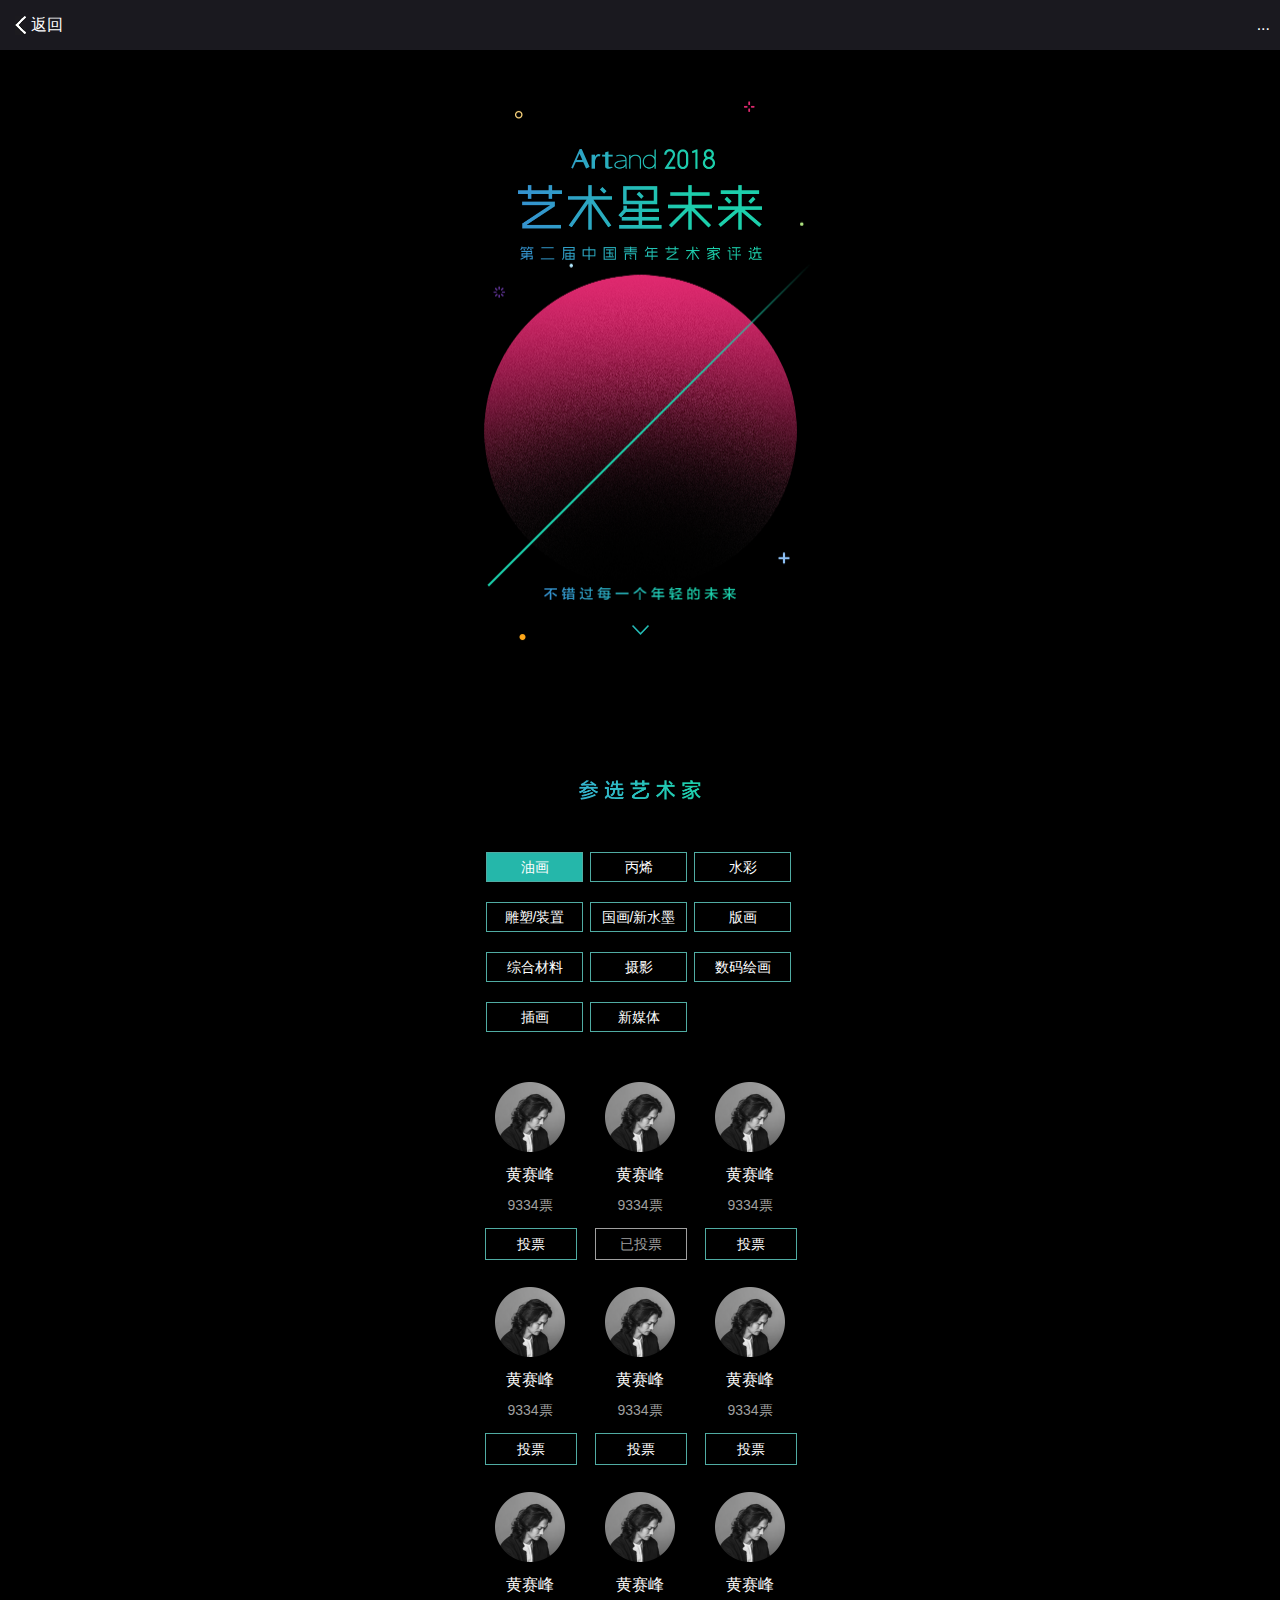
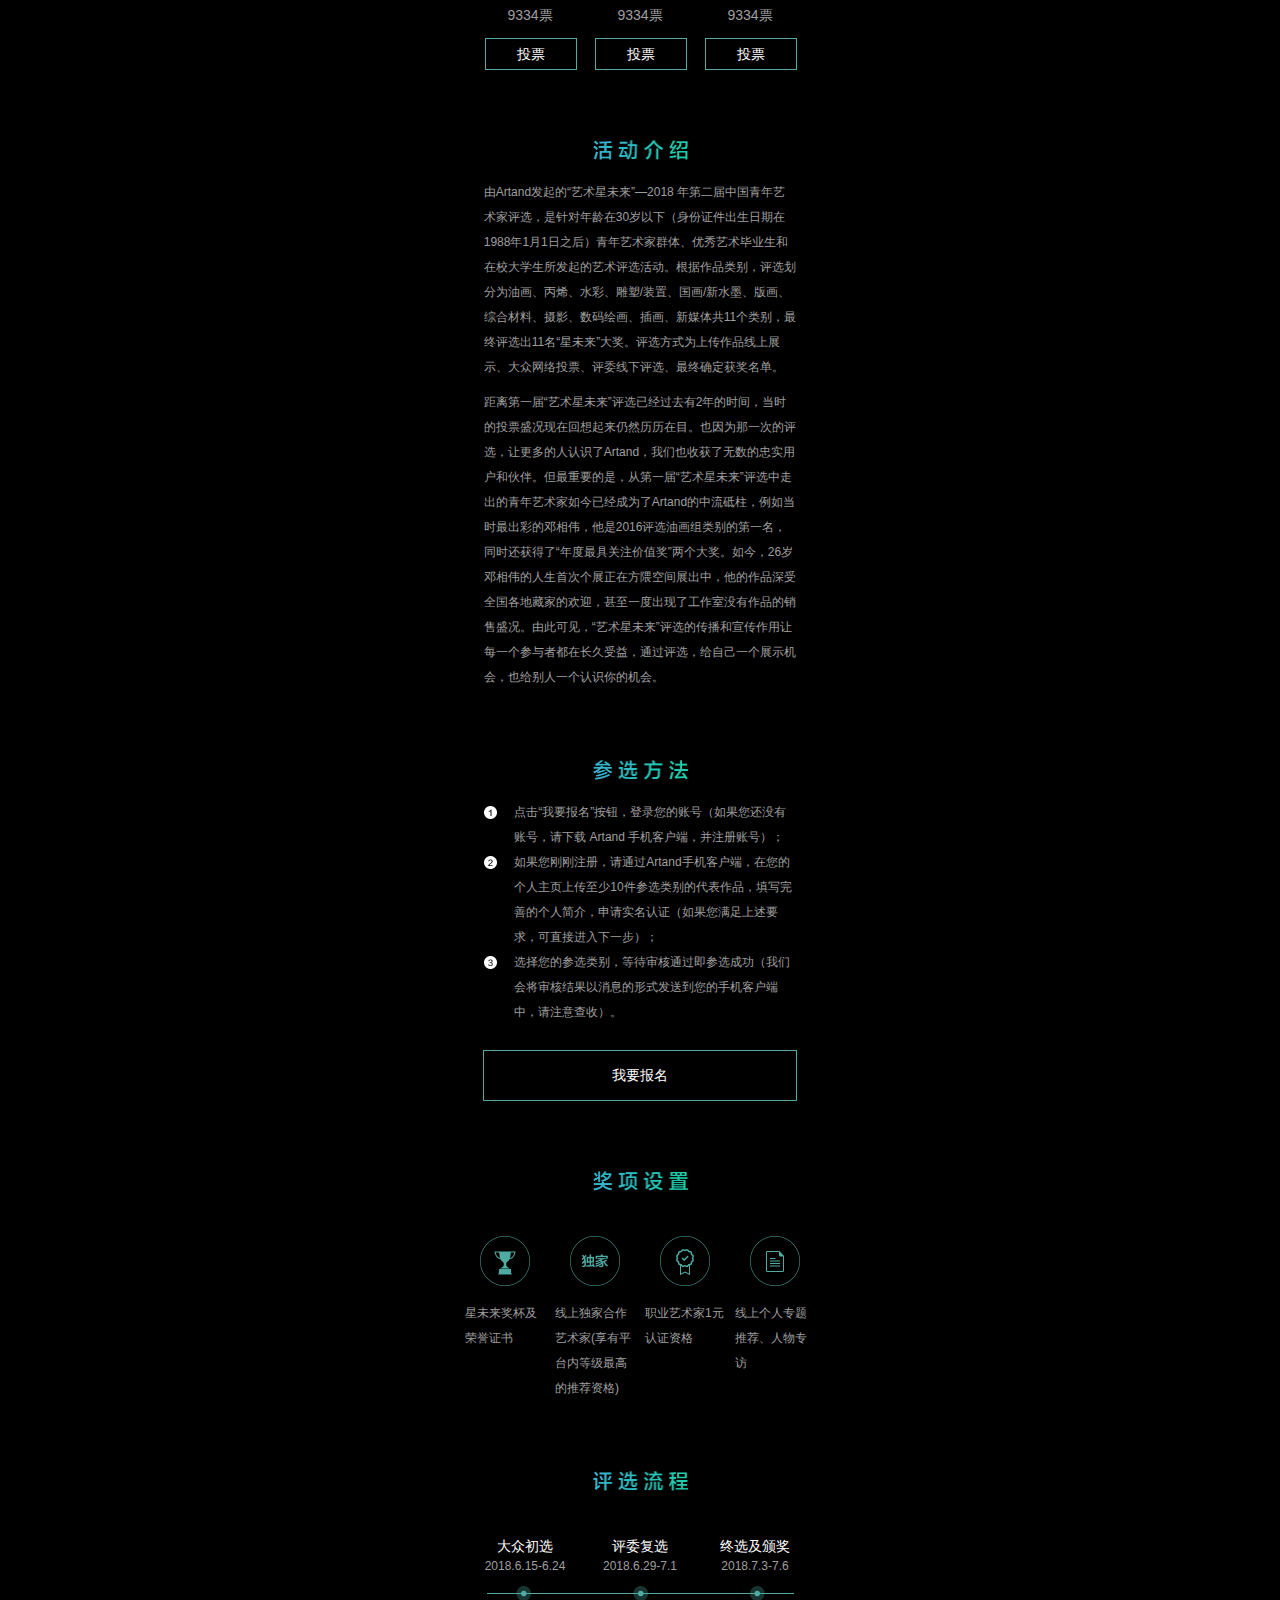
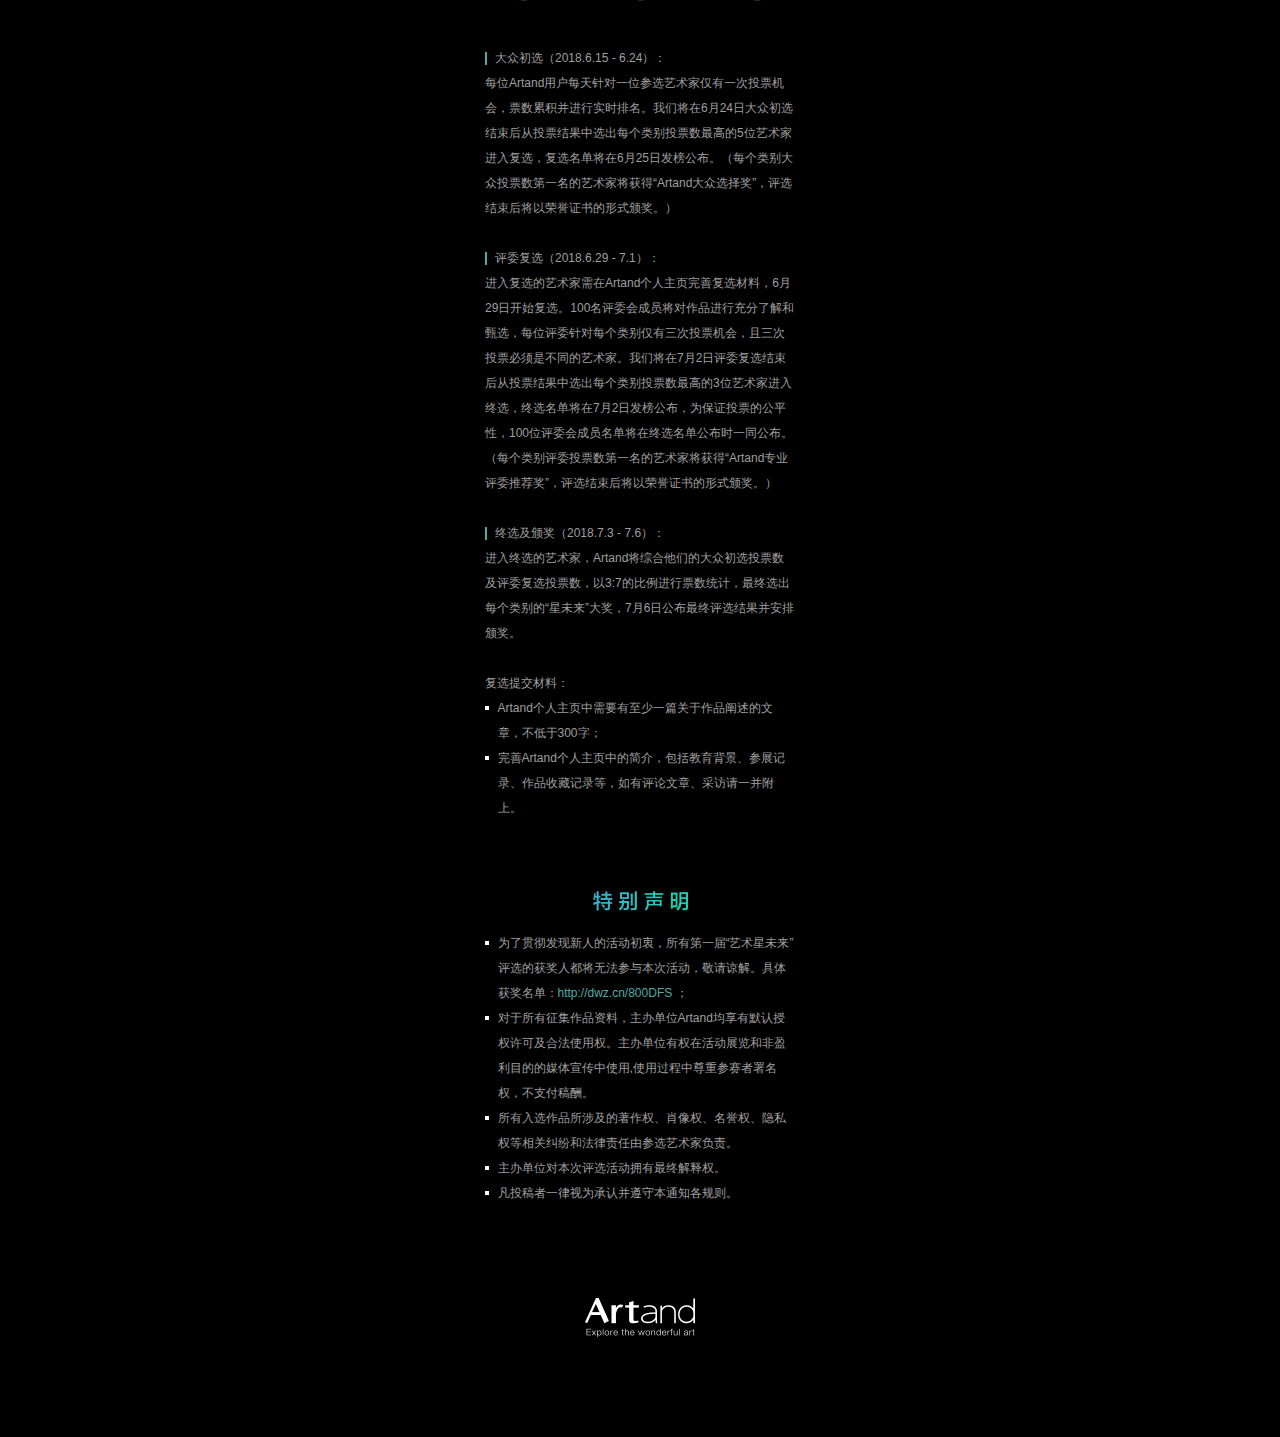
==== commit 6608fefb: "'tijiao'" ====
--- a/index.html
+++ b/index.html
@@ -100,7 +100,7 @@
 			<div class="sel-method">
 				<div class="title"></div>
 				<p class="clearfix"><span class="info">点击“我要报名”按钮，登录您的账号（如果您还没有账号，请下载 Artand 手机客户端，并注册账号）；</span><span class="icon icon-001"></span></p>
-				<p class="clearfix"><span class="info">如果您刚刚注册，请通过Artand手机客户端，在您的个人主页上传至少5件参选类别的代表作品，填写完善的个人简介，申请实名认证（如果您满足上述要求，可直接进入下一步）；</span><span class="icon icon-002"></span></p>	
+				<p class="clearfix"><span class="info">如果您刚刚注册，请通过Artand手机客户端，在您的个人主页上传至少10件参选类别的代表作品，填写完善的个人简介，申请实名认证（如果您满足上述要求，可直接进入下一步）；</span><span class="icon icon-002"></span></p>	
 				<p class="clearfix"><span class="info">选择您的参选类别，等待审核通过即参选成功（我们会将审核结果以消息的形式发送到您的手机客户端中，请注意查收）。</span><span class="icon icon-003"></span></p>
 				<div class="clearfix"></div>
 				<div><a href="javascript:void(0);" class="btn">我要报名</a></div>
@@ -157,7 +157,6 @@
 			</div>
 			<div class="dialog-list">
 				<p>复选提交材料：</p>
-				<p class="icon">Artand个人主页中需要有至少10件参选类别的代表作品，作品图片需清晰可见细节；</p>
 				<p class="icon">Artand个人主页中需要有至少一篇关于作品阐述的文章，不低于300字；</p>
 				<p class="icon">完善Artand个人主页中的简介，包括教育背景、参展记录、作品收藏记录等，如有评论文章、采访请一并附上。</p>
 			</div>
--- a/style/app.css
+++ b/style/app.css
@@ -73,6 +73,11 @@
 {
 	
 }
+@media screen  and (max-width: 320px){
+	footer>.foot-bar>a{
+		width: 1.6rem!important
+	}
+}
 footer>.foot-bar>a{
 	width: 2rem;
 	height: .6rem;
@@ -167,7 +172,7 @@
 	height: 1rem;
 	line-height: 1rem;
 	text-align: center;
-	width: 6.2rem;
+	width: 5.8rem;
 	margin: 0 auto;
 }
 .sigin-page>.btn-group .btn + .btn{
@@ -275,29 +280,45 @@
 .upload-page{
 	margin-top: .85rem;
 }
-.upload-page ul{
+.upload-page>ul{
 	width: 5.96rem;
 	margin: 0 auto;
 }
-.upload-page ul li{
+.upload-page>ul>li{
 	background: url('../images/upload.png') no-repeat left top;
 	background-size: 1.8rem 1.8rem;
 	width: 1.8rem;
 	height: 1.8rem;
 	float: left;
 	margin: 0 0 .14rem 0;
-}
-.upload-page ul li:nth-child(3n-1){
+	position: relative;
+}
+.upload-page>ul>li:nth-child(3n-1){
 	margin-left: .14rem;
 	margin-right: .14rem;
 }
-.upload-page ul li:last-child{
+.upload-page>ul>li:last-child{
 	float: right;
 	margin-left: 0;
 	margin-right: .3rem;
 	background: url('../images/next.png') no-repeat center center;
 	background-size: 1.2rem 1.2rem;
-	
+
+}
+.upload-page>ul>li>img{
+	width: 1.8rem;
+	height: 1.8rem;
+}
+.upload-page>ul>li.icon-del:before{
+	position: absolute;
+	left: -.1rem;
+	top: -.1rem;
+	display: inline-block;
+	width: .36rem;
+	height: .36rem;
+	content: "";
+	background: url('../images/del.png') no-repeat center center;
+	background-size: .36rem .36rem;
 }
 /* index style */
 .index .title{
@@ -405,13 +426,13 @@
 	color: #9f9f9f;
 }
 .index>.sel-method>p>.icon-001{
-	background: url('../images/icon-one.png') no-repeat center .15rem;
+	background: url('../images/icon-one.png') no-repeat center .12rem;
 }
 .index>.sel-method>p>.icon-002{
-	background: url('../images/icon-two.png') no-repeat center .15rem;
+	background: url('../images/icon-two.png') no-repeat center .12rem;
 }
 .index>.sel-method>p>.icon-003{
-	background: url('../images/icon-three.png') no-repeat center .15rem;
+	background: url('../images/icon-three.png') no-repeat center .12rem;
 }
 .index>.sel-method>p>.icon{
 	display: inline-block;
@@ -442,7 +463,8 @@
 	background: url('../images/prize.png') no-repeat center center;
 	background-size: 1.9rem .4rem;
 	height: 1.2rem;
-	width: 100%;		
+	width: 100%;
+	margin-bottom: 0.5rem
 }
 .index>.prize > dl{
 	width: 1.6rem;
@@ -485,6 +507,7 @@
 	background-size: 1.9rem .4rem;
 	height: 1.2rem;
 	width: 100%;
+	margin-bottom: 0.5rem
 }
 .index>.sel-process>dl{
 	width: 1.7rem;
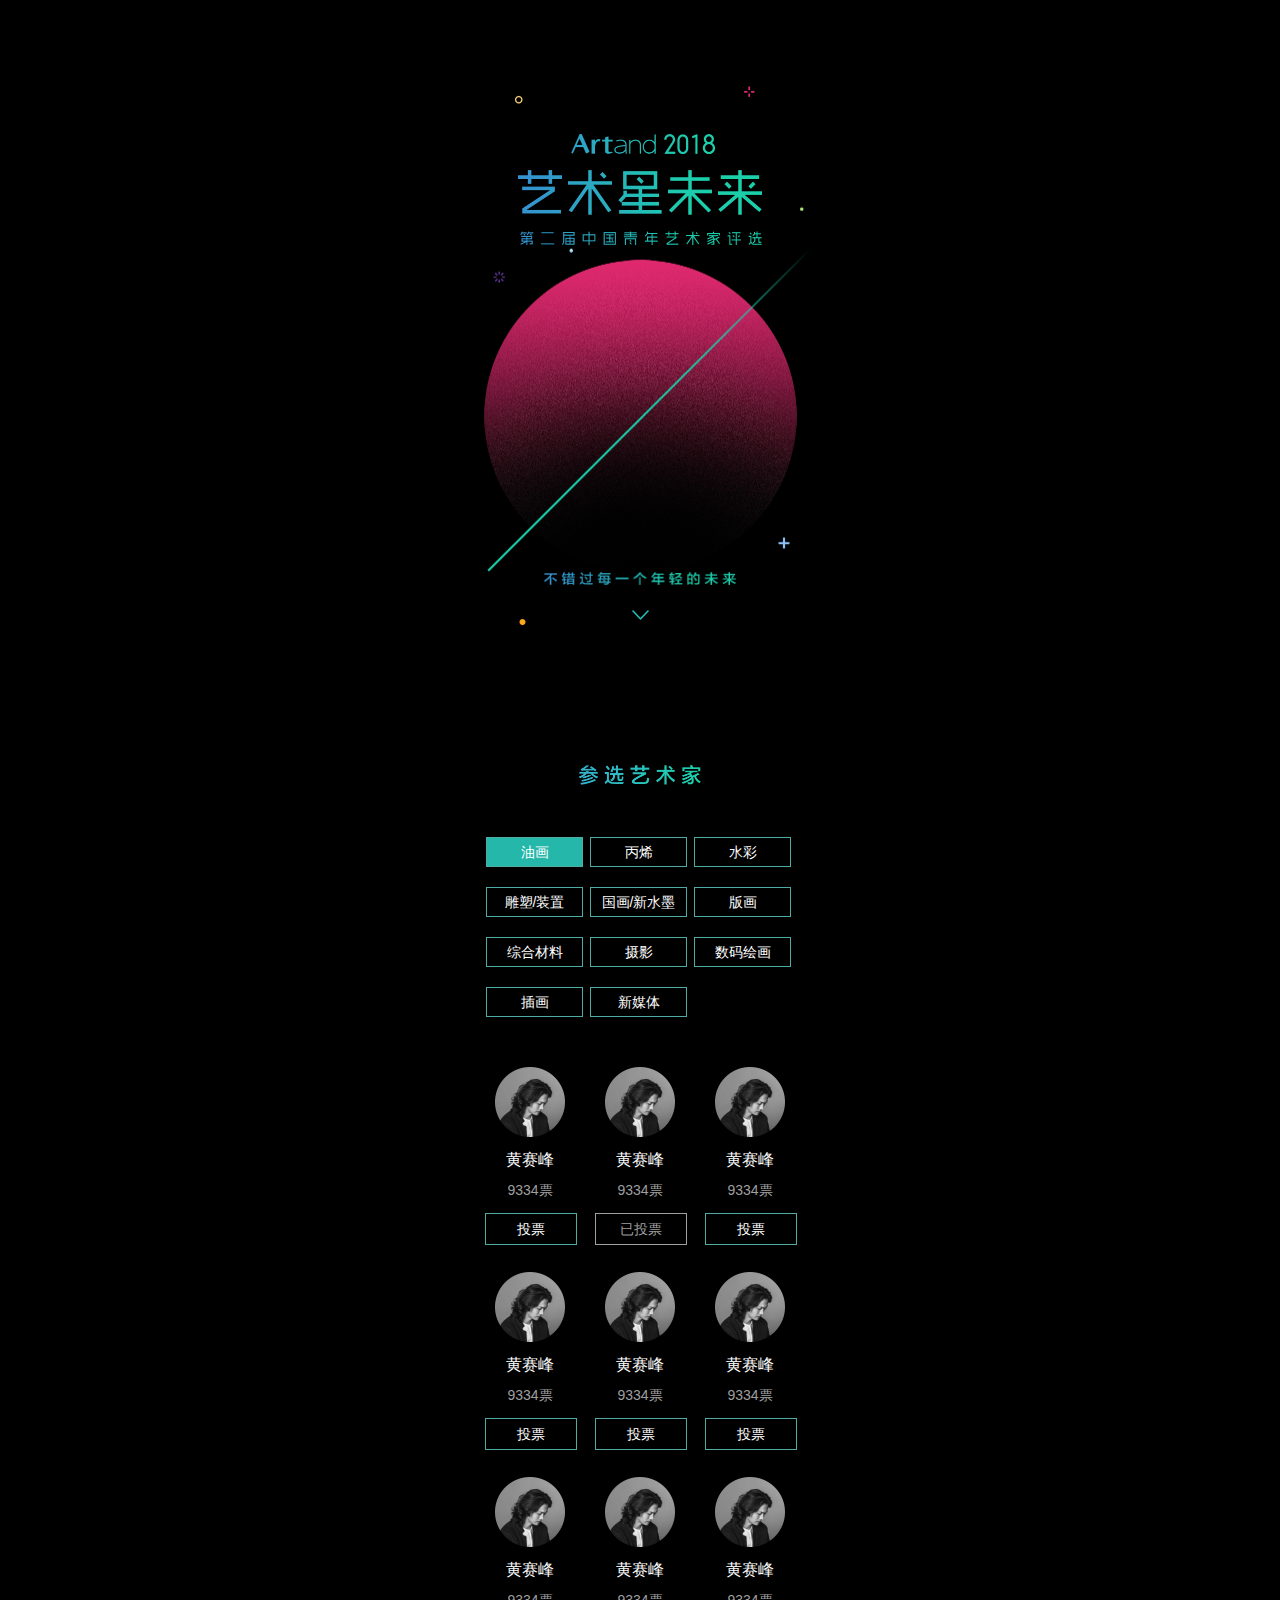
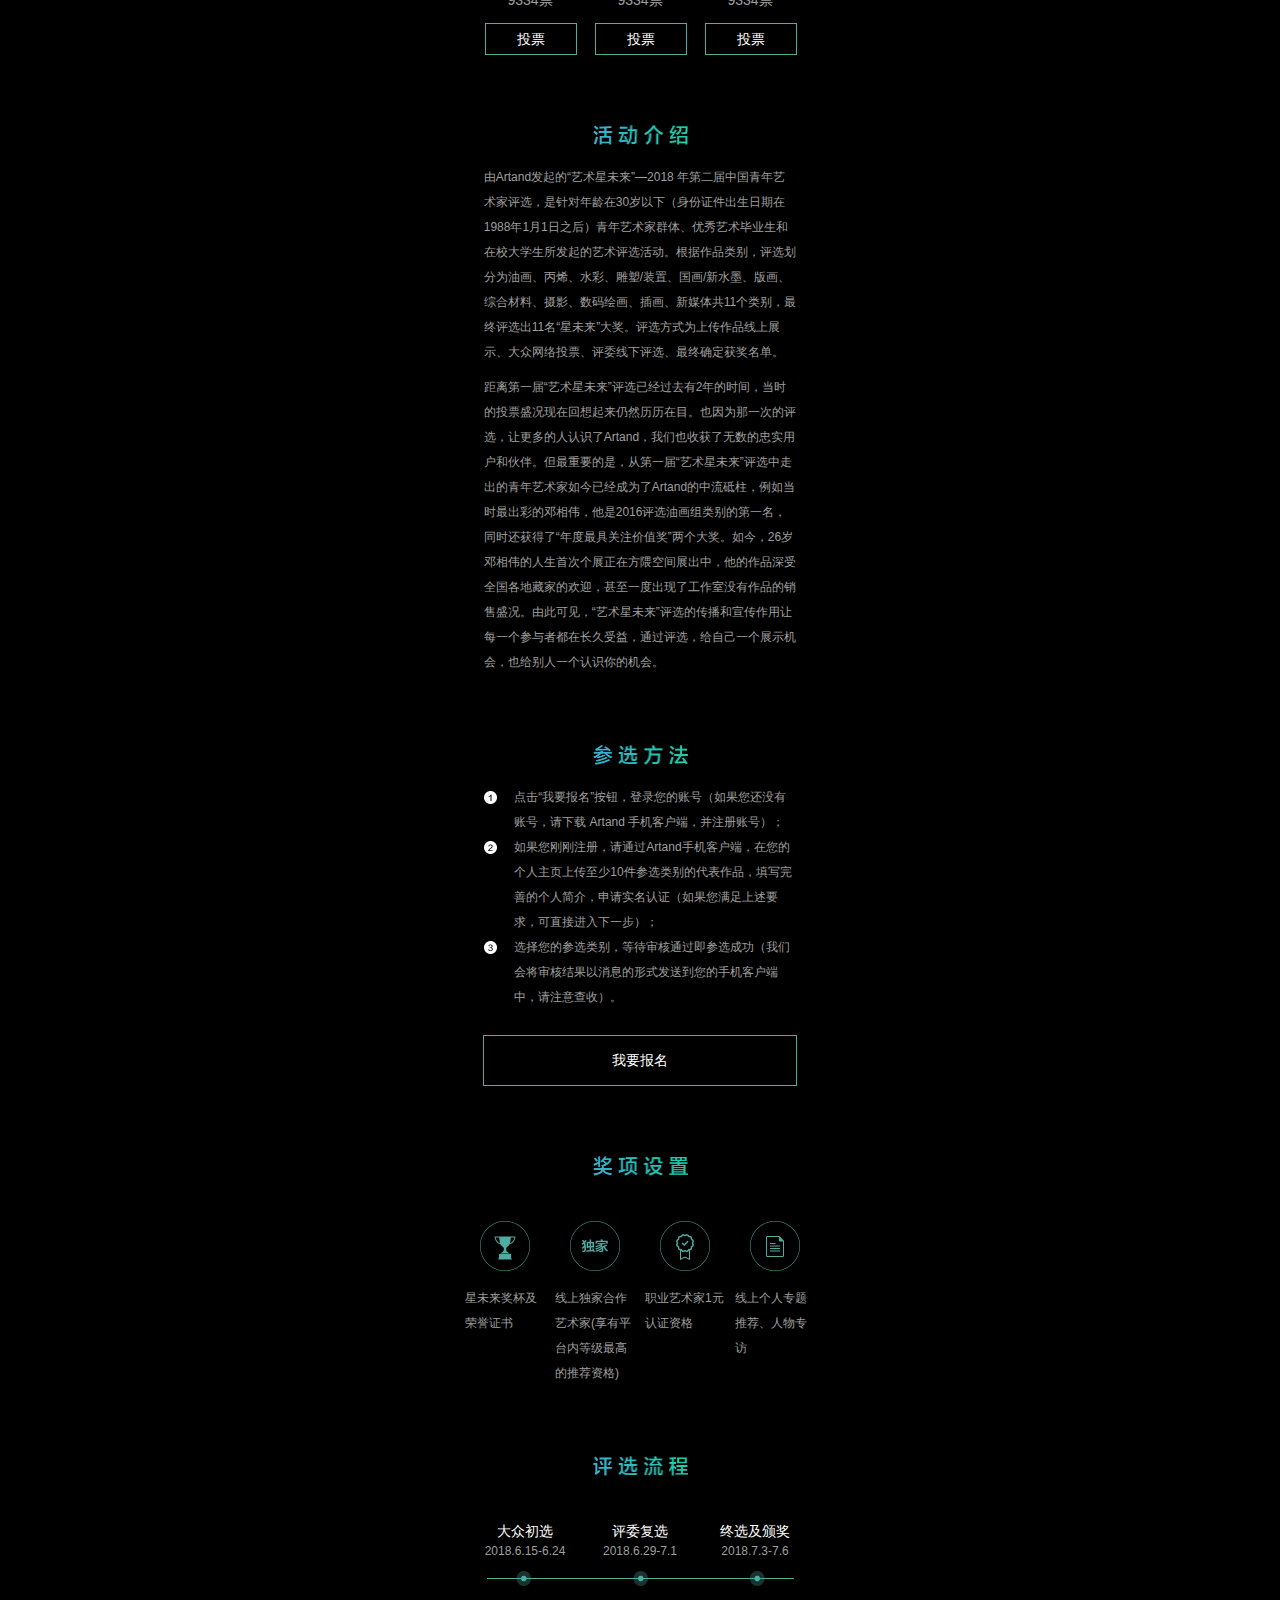
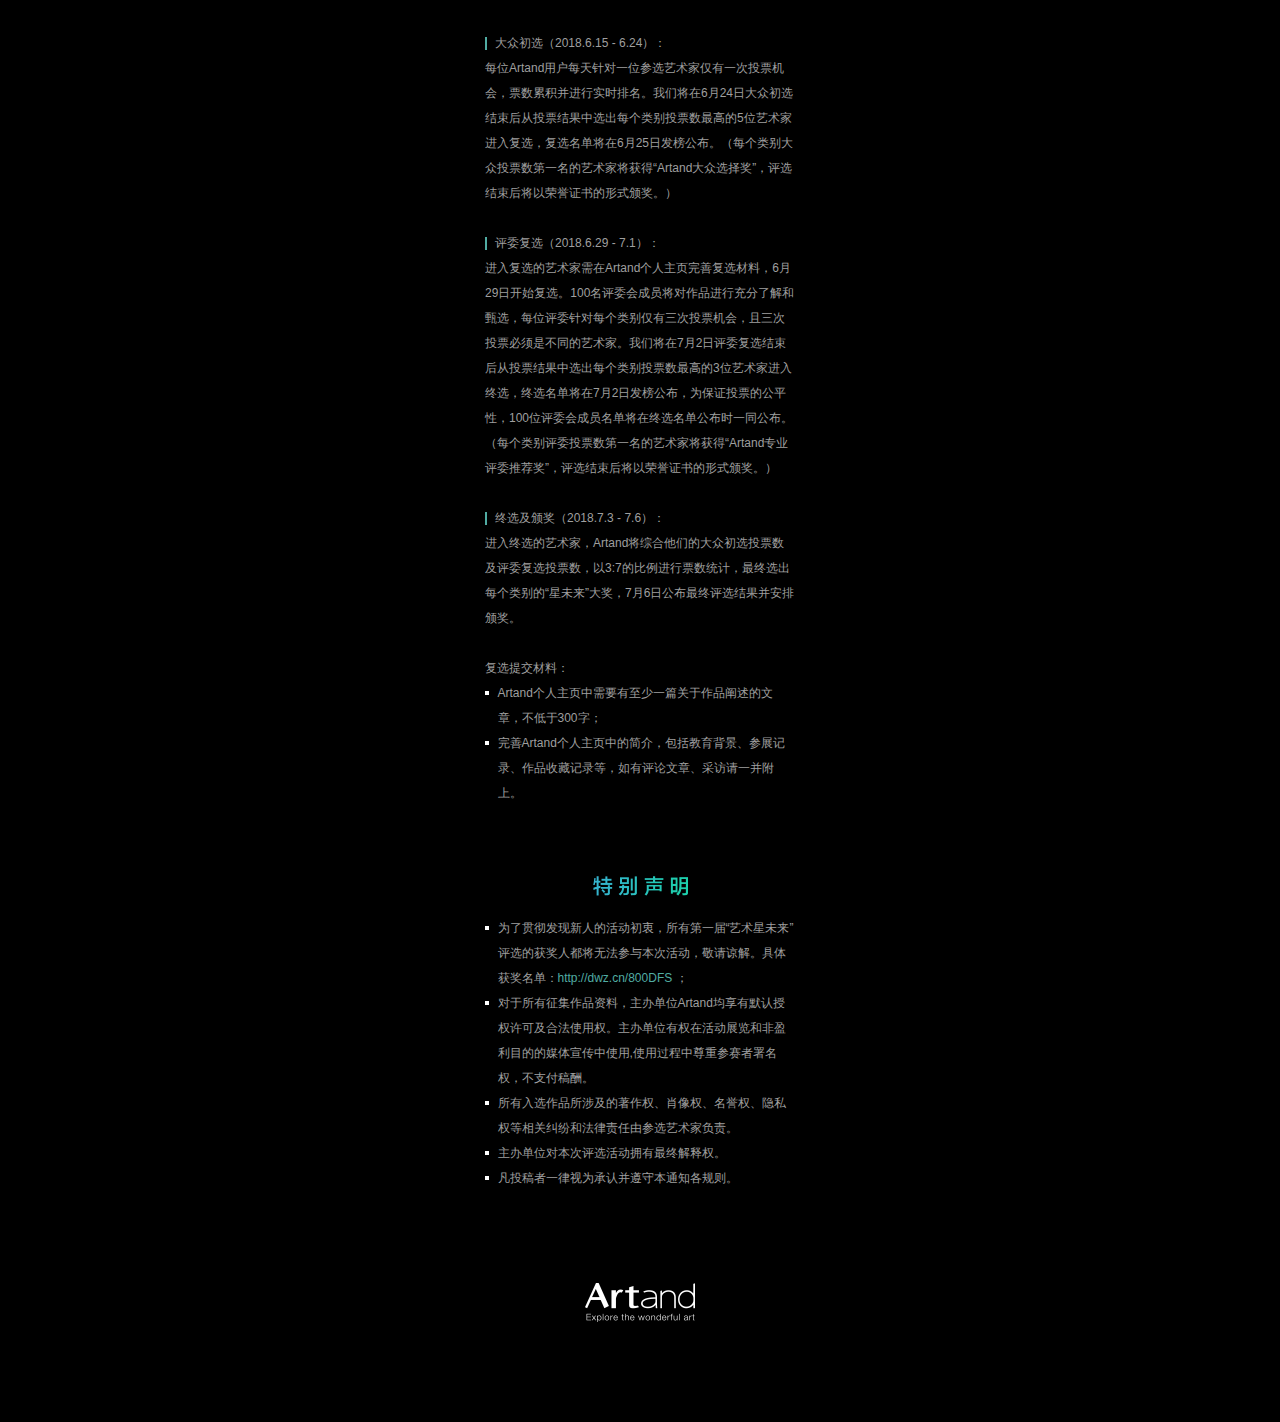
==== commit 2eac9ec5: "update top bar" ====
--- a/index.html
+++ b/index.html
@@ -9,7 +9,6 @@
 </head>
 <body>
 	<div class="container">
-		<nav class="top-bar"><span class="pull-right">...</span><a class="pwull-left" href="javascript:back();"><span class="icon-back"></span>返回</a></nav>
 		<div class="index">
 			<div class="cover">
 				<h1 class="title"></h1>
--- a/style/app.css
+++ b/style/app.css
@@ -16,6 +16,7 @@
 .container{
 	color:#fff;
 	background: #000;
+	padding-top: .7rem;
 	padding-bottom: 2rem
 }
 .container a{
@@ -88,12 +89,12 @@
 	margin: .3rem .2rem 0 0;
 }
 
-.top-title{
+/* .top-title{
 	margin-bottom: .8rem;
 	text-align: center;
 	line-height: .5rem;
 	font-size: .32rem;
-}
+} */
 
 .divider{
 	text-align: center;
@@ -320,6 +321,53 @@
 	background: url('../images/del.png') no-repeat center center;
 	background-size: .36rem .36rem;
 }
+/* case-list-page */
+.case-list-page{
+	padding-top: .85rem;
+}
+.case-list-page>ul{
+	width: 7.5rem;
+	margin: 0 auto;
+	background: #000;
+}
+.case-list-page>ul>li{
+	position: relative;
+	height: 3.74rem;
+	width: 3.74rem;
+	margin-bottom: .02rem;
+}
+.case-list-page>ul>li:nth-child(2n-1){
+	float: left;
+}
+.case-list-page>ul>li:nth-child(2n){
+	float: right
+}
+.case-list-page>ul>li.check:after{
+	display: block;
+	content: "";
+	position: absolute;
+	top: 0;
+	left: 0;
+	height: 3.74rem;
+	width: 3.74rem;
+	background: rgba(0,0,0,.5) url('../images/make-sure.png') no-repeat center center;
+	background-size: .96rem .96rem;
+}
+.case-list-page>ul>li>img{
+	width: 3.74rem;
+	height: 3.74rem;
+}
+.case-list-page>ul>li>span{
+	position: absolute;
+	left: 0;
+	bottom: 0;
+	display: block;
+	width: 100%;
+	font-size: .32rem;
+	line-height: .8rem;
+	text-align: center;
+	background: rgba(0, 0, 0, .2);
+}
 /* index style */
 .index .title{
 	margin-top: 1rem
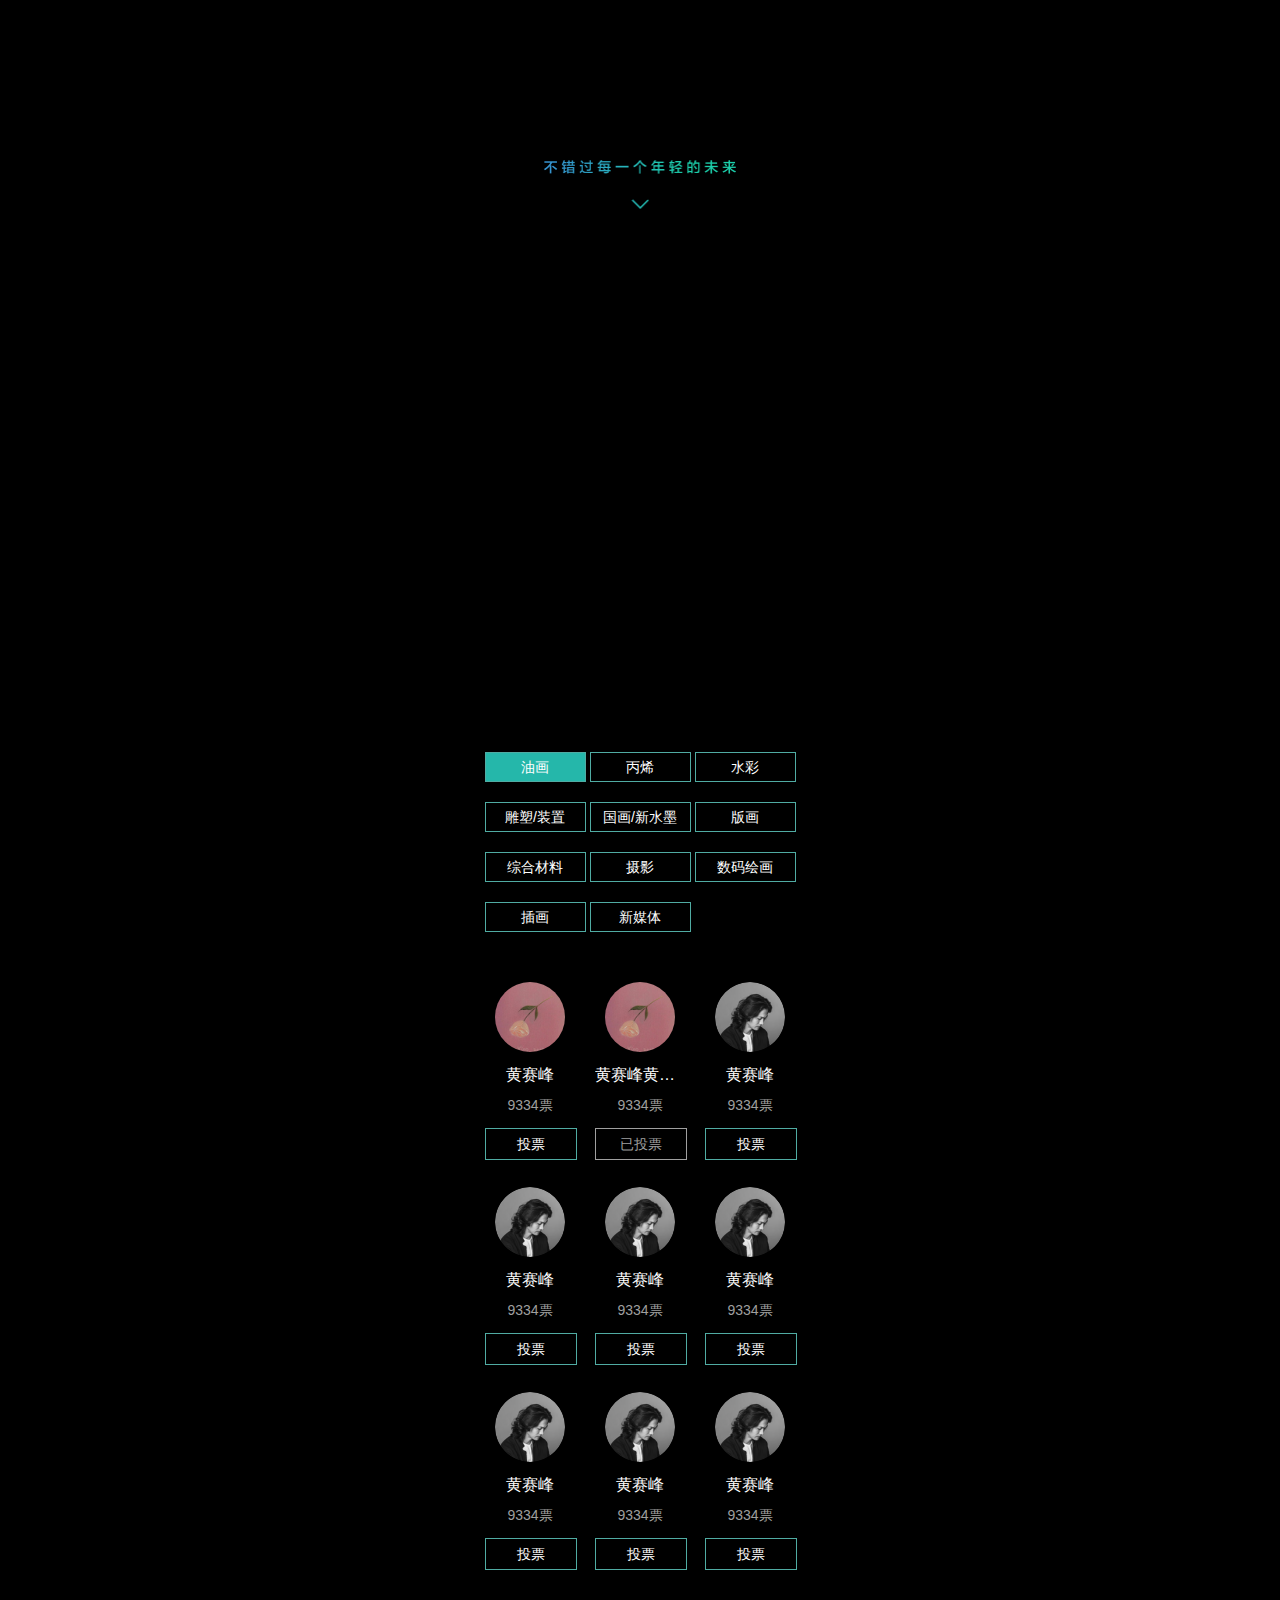
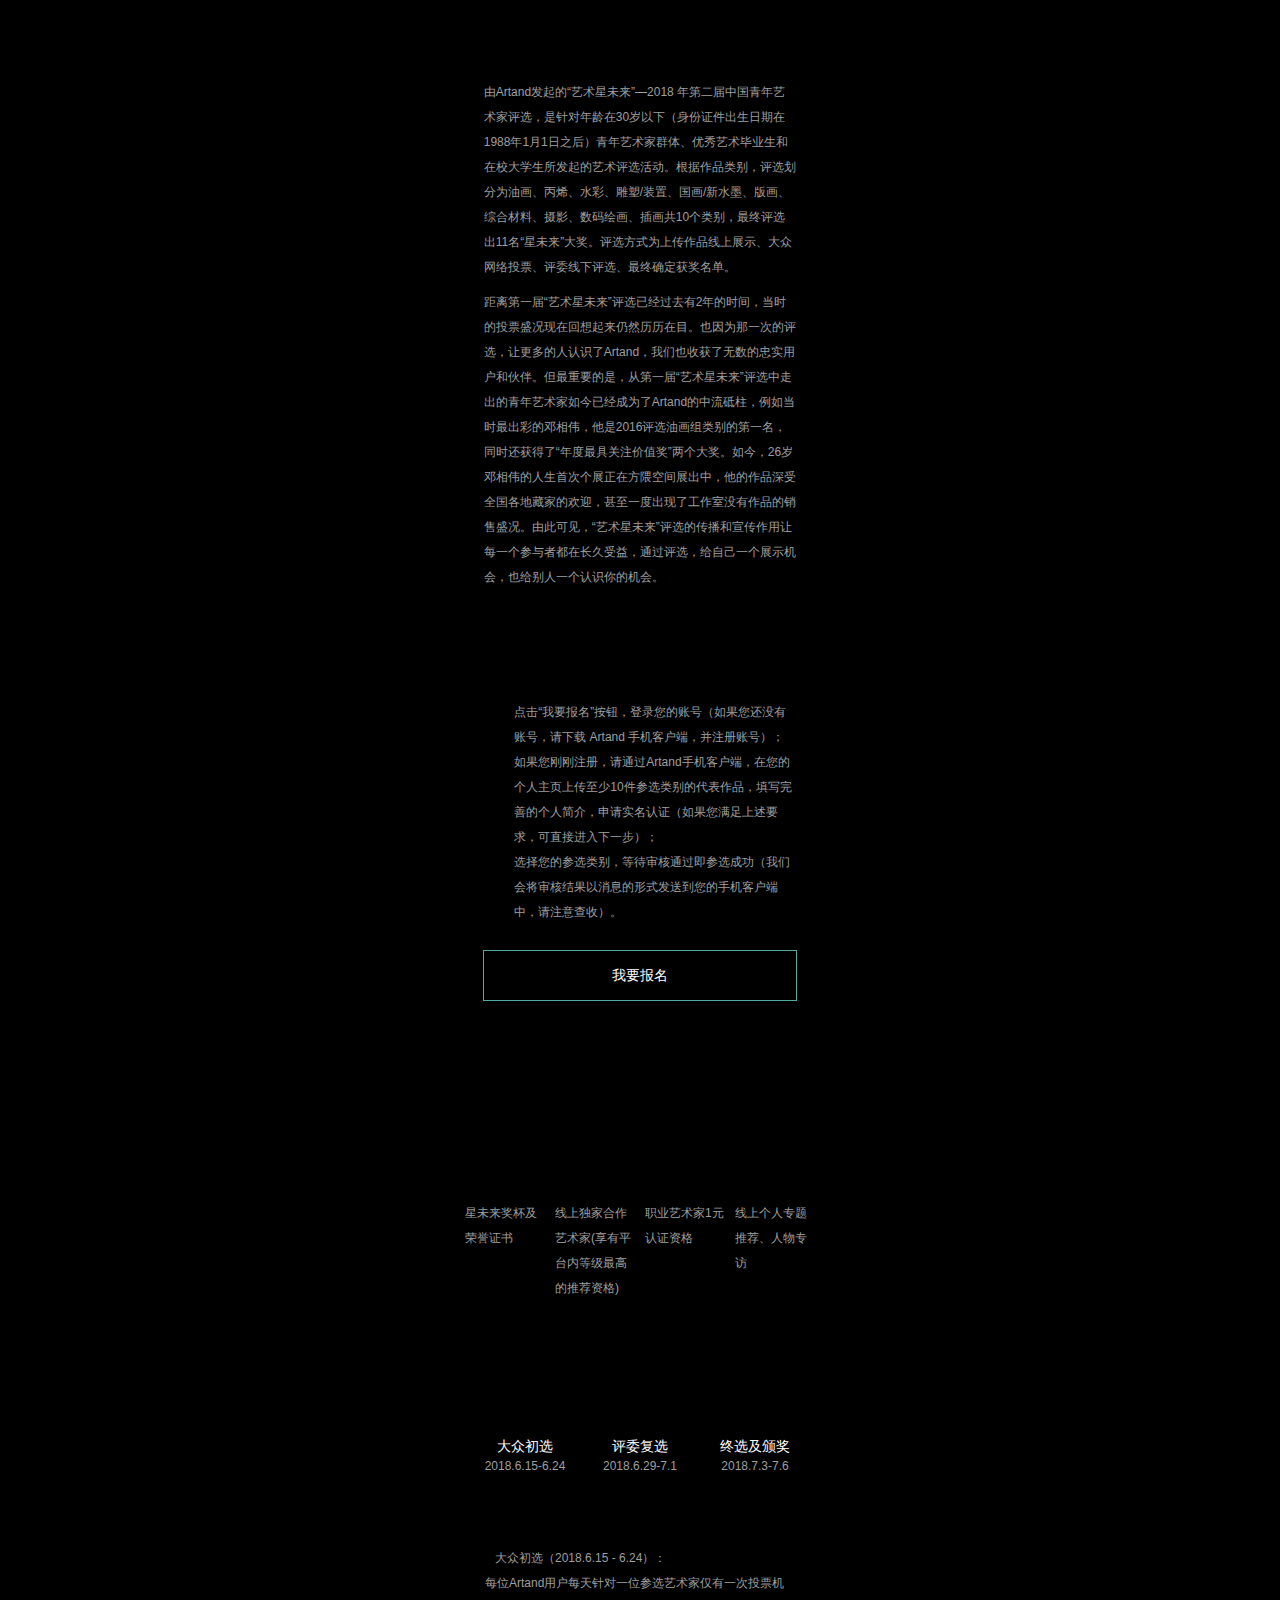
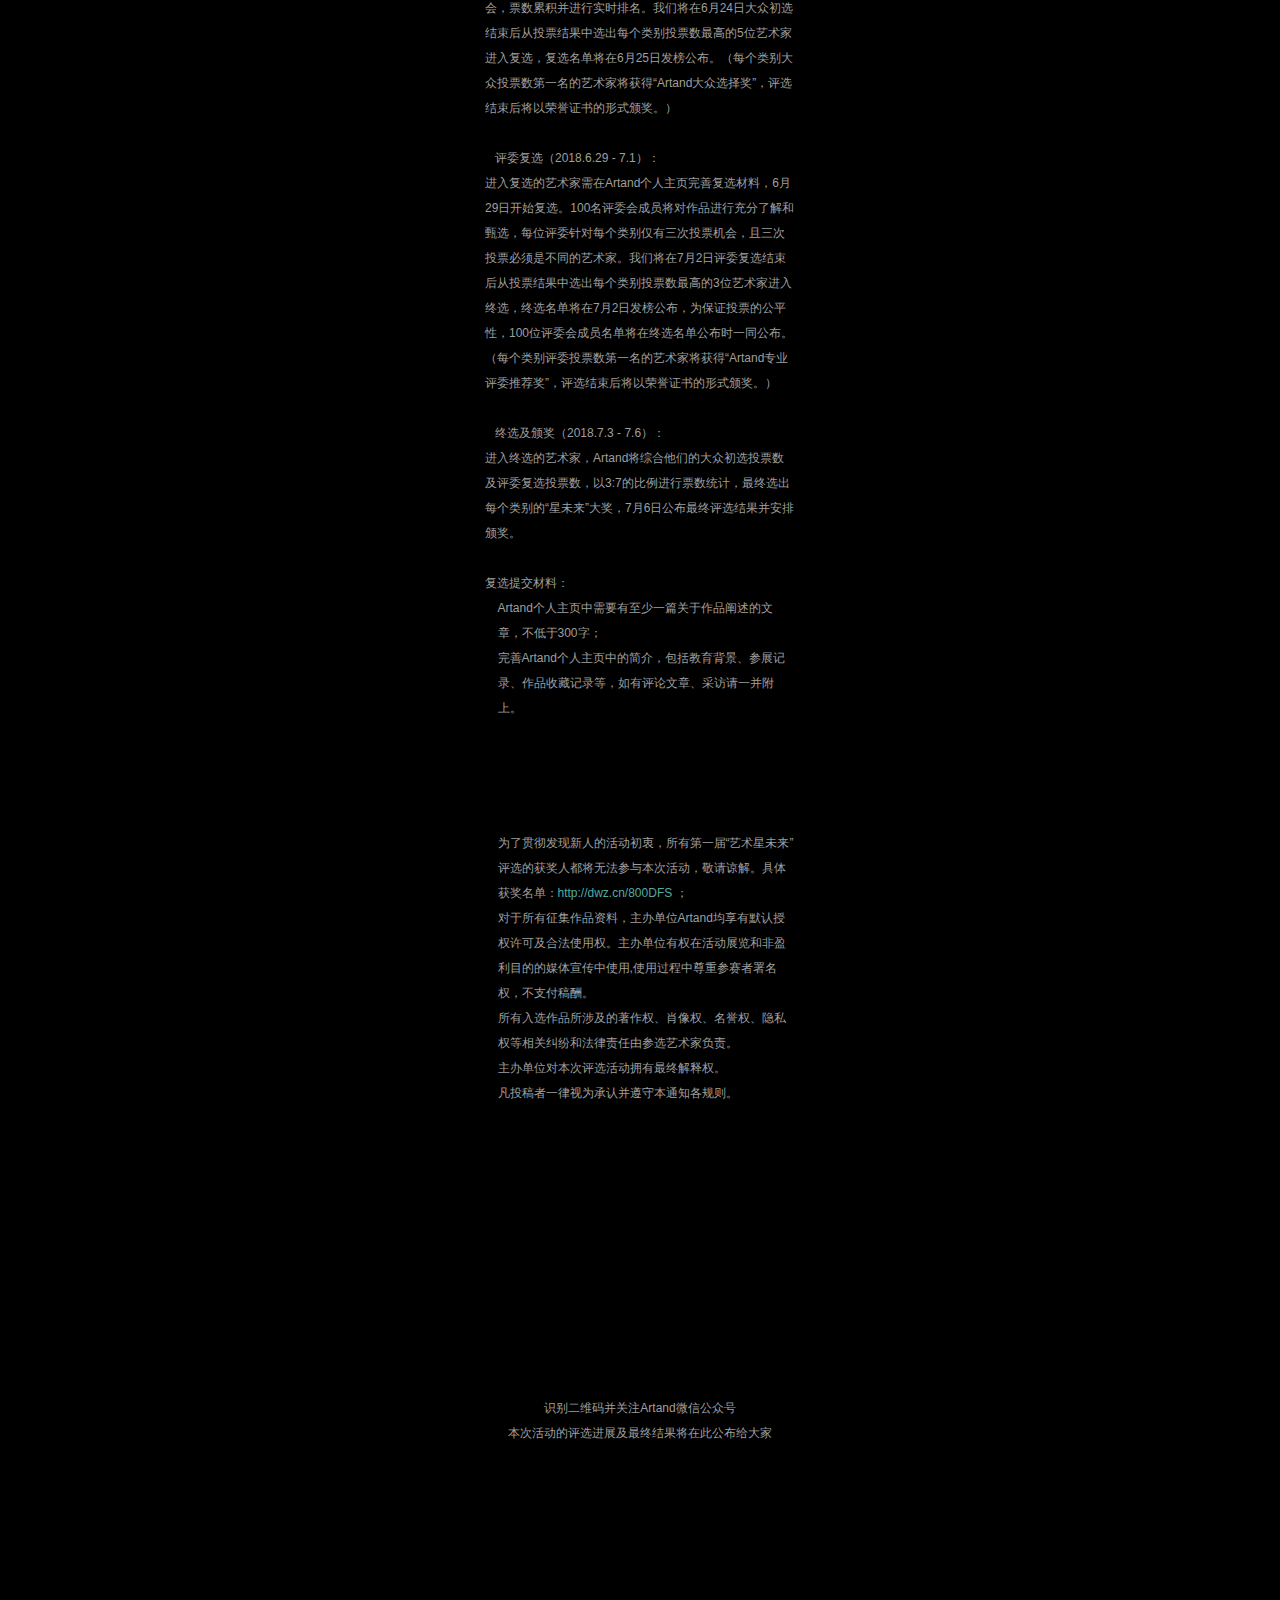
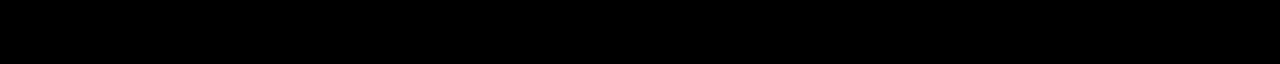
==== commit 687b5860: "iii" ====
--- a/index.html
+++ b/index.html
@@ -3,7 +3,7 @@
 <head>
 	<meta charset="utf-8">
 	<meta name="viewport" content="width=device-width,initial-scale=1.0,minimum-scale=1.0,maximum-scale=1.0,user-scalable=no">
-	<title>“艺术未来星”——2018青年艺术家评选</title>
+	<title>“艺术星未来”——2018青年艺术家评选</title>
 	<link rel="stylesheet" type="text/css" href="style/reset.css">
 	<link rel="stylesheet" type="text/css" href="style/app.css">	
 </head>
@@ -12,9 +12,9 @@
 		<div class="index">
 			<div class="cover">
 				<h1 class="title"></h1>
-				<div>
-					<img  src="images/not-miss.png" alt=""/>
-					<span class="icon-next"></span>
+				<div class="go-down">
+					<img src="images/not-miss.png" alt=""/>
+					<!-- <span class="icon-next"></span> -->
 				</div>
 			</div>
 			<div class="case-list">
@@ -36,14 +36,14 @@
 			<div class="clearfix"></div>
 			<div class="user-list">
 				<dl>
-					<dt><img src="images/artist.png" alt=""></dt>
+					<dt><img src="images/case.jpg" alt=""></dt>
 					<dd class="name">黄赛峰</dd>
 					<dd class="votes">9334票</dd>
 					<dd class="btn">投票</dd>
 				</dl>
 				<dl>
-					<dt><img src="images/artist.png" alt=""></dt>
-					<dd class="name">黄赛峰</dd>
+					<dt><img src="images/case.jpg" alt=""></dt>
+					<dd class="name">黄赛峰黄赛峰黄赛峰</dd>
 					<dd class="votes">9334票</dd>
 					<dd class="btn gray">已投票</dd>
 				</dl>
@@ -93,7 +93,7 @@
 			<div class="clearfix"></div>
 			<div class="introduction">
 				<div class="title"></div>
-				<p>由Artand发起的“艺术星未来”—2018 年第二届中国青年艺术家评选，是针对年龄在30岁以下（身份证件出生日期在1988年1月1日之后）青年艺术家群体、优秀艺术毕业生和在校大学生所发起的艺术评选活动。根据作品类别，评选划分为油画、丙烯、水彩、雕塑/装置、国画/新水墨、版画、综合材料、摄影、数码绘画、插画、新媒体共11个类别，最终评选出11名“星未来”大奖。评选方式为上传作品线上展示、大众网络投票、评委线下评选、最终确定获奖名单。</p>
+				<p>由Artand发起的“艺术星未来”—2018 年第二届中国青年艺术家评选，是针对年龄在30岁以下（身份证件出生日期在1988年1月1日之后）青年艺术家群体、优秀艺术毕业生和在校大学生所发起的艺术评选活动。根据作品类别，评选划分为油画、丙烯、水彩、雕塑/装置、国画/新水墨、版画、综合材料、摄影、数码绘画、插画共10个类别，最终评选出11名“星未来”大奖。评选方式为上传作品线上展示、大众网络投票、评委线下评选、最终确定获奖名单。</p>
 				<p>距离第一届“艺术星未来”评选已经过去有2年的时间，当时的投票盛况现在回想起来仍然历历在目。也因为那一次的评选，让更多的人认识了Artand，我们也收获了无数的忠实用户和伙伴。但最重要的是，从第一届“艺术星未来”评选中走出的青年艺术家如今已经成为了Artand的中流砥柱，例如当时最出彩的邓相伟，他是2016评选油画组类别的第一名，同时还获得了“年度最具关注价值奖”两个大奖。如今，26岁邓相伟的人生首次个展正在方隈空间展出中，他的作品深受全国各地藏家的欢迎，甚至一度出现了工作室没有作品的销售盛况。由此可见，“艺术星未来”评选的传播和宣传作用让每一个参与者都在长久受益，通过评选，给自己一个展示机会，也给别人一个认识你的机会。</p>
 			</div>
 			<div class="sel-method">
@@ -168,6 +168,15 @@
 				<p class="icon">主办单位对本次评选活动拥有最终解释权。</p>
 				<p class="icon">凡投稿者一律视为承认并遵守本通知各规则。</p>
 			</div>
+
+			<div class="results-tracking">
+				<div class="title"></div>
+				<div class="icon"></div>
+				<div class="remark">
+					<p>识别二维码并关注Artand微信公众号</p>
+					<p>本次活动的评选进展及最终结果将在此公布给大家</p>
+				</div>
+			</div>
 			<div class="footer-logo"></div>
 		</div>
 	</div>
--- a/style/app.css
+++ b/style/app.css
@@ -4,6 +4,9 @@
 	position: relative;
 	height: 100%;
 }
+.hide{
+	display: none;
+}
 .pull-left{
 	float: left;
 }
@@ -16,9 +19,12 @@
 .container{
 	color:#fff;
 	background: #000;
-	padding-top: .7rem;
+	/* padding-top: .7rem; */
 	padding-bottom: 2rem
 }
+.case-list-container{
+	padding-bottom: 0.8rem!important
+ }
 .container a{
 	color: #fff;
 }
@@ -34,7 +40,7 @@
 	display: block;
 }
 .icon-back:before{
-	background: url('../images/back.png') no-repeat center center;
+	background: url('/images/vote/back.png') no-repeat center center;
 	background-size: 50%;
 	display: inline-block;
 	float: left;
@@ -46,6 +52,10 @@
 .btn{
 	border: .02rem solid #50aca3;
 }
+.btn-voted{
+	border: .02rem solid #9f9f9f;
+	color: #9f9f9f;
+}
 .btn.light{
 	border-width: .02rem;
 }
@@ -54,7 +64,7 @@
 }
 .next{
 	margin-top: 2.5rem;
-	background: url('../images/next.png') no-repeat center center;
+	background: url('/images/vote/next.png') no-repeat center center;
 	background-size: 1.2rem 1.2rem; 
 	height: 1.2rem;
 }
@@ -66,7 +76,7 @@
 	bottom: 0px;
 	width: 100%;
 	height: 1.7rem;
-	background: #000 url('../images/artand.png') no-repeat 0.4rem 40%;
+	background: #000 url('/images/vote/artand.png') no-repeat 0.4rem 40%;
 	background-size: 1.55rem .37rem;
 }
 
@@ -86,15 +96,26 @@
 	display: inline-block;
 	text-align: center;
 	display: inline-block;
-	margin: .3rem .2rem 0 0;
-}
-
-/* .top-title{
+	margin: .4rem .2rem 0 0;
+}
+
+.top-title{
 	margin-bottom: .8rem;
 	text-align: center;
 	line-height: .5rem;
 	font-size: .32rem;
-} */
+}
+
+.fixed-top{
+	position: fixed;
+	top: 0;
+	/* left: 0; */
+	line-height: .8rem;
+	height: .8rem;
+	width: 100%;
+	z-index: 100;
+	background-color: #000;
+}
 
 .divider{
 	text-align: center;
@@ -108,7 +129,7 @@
 	width: .9rem;
 	height: .24rem;
 	display: inline-block;
-	background: url('../images/line.png') no-repeat left .12rem;
+	background: url('/images/vote/line.png') no-repeat left .12rem;
 	background-size: .78rem .02rem;
 }
 
@@ -126,25 +147,17 @@
 	width: .26rem;
 	height: .2rem;
 	content: '';
-	background: url("../images/user-icon.png") no-repeat left center;
+	background: url("/images/vote/user-icon.png") no-repeat left center;
 	background-size: .23rem .2rem;
 }
-
-.icon-dowm:before{
-	display: inline-block;
-	width: .2rem;
-	height: .1rem;
-	content: '';
-	background: url('../images/icon-down.png') no-repeat right center;
-	background-size: .12rem .1rem;
-}
+ 
 
 .icon-case-list:before{
 	display: inline-block;
 	width: .26rem;
 	height: .2rem;
 	content: '';
-	background: url("../images/case-list.png") no-repeat left center;
+	background: url("/images/vote/case-list.png") no-repeat left center;
 	background-size: .23rem .2rem;
 }
 /* item-list */
@@ -154,12 +167,12 @@
 }
 .item-list a{
 	display: block;
-	width: 1.9rem;
+	width: 1.98rem;
 	height: .56rem;
 	text-align: center;
 	line-height: .56rem;
 	float: left;
-	margin:.2rem 0.07rem;
+	margin:.2rem 0.04rem;
 }
 .item-list a.active{
 	background: #25b7aa;
@@ -204,10 +217,11 @@
 /* success-page */
 .success-page{
 	margin-top: 1.1rem;
+	min-height: 4rem;
 }
  .success-page>dl {
  	padding-top: 1.9rem;
- 	background: url('../images/check.png') no-repeat center top;
+ 	background: url('/images/vote/check.png') no-repeat center top;
  	background-size: 1.4rem 1.4rem;
  }
  .success-page>dl dd{
@@ -219,15 +233,43 @@
  .success-page>.btn-group{
  	width: 100%;
  }
- .success-page>.btn-group > a{
- 	width: 3.6rem;
+ .success-page>.btn-group > .btn-box{
+ 	/* width: 3.6rem;
  	height: .84rem;
  	line-height: .84rem;
 	display: block;
-	margin: .9rem auto 0 auto;
-	text-align: center;
-}
+	margin: .9rem auto 0 auto; */
+}
+.success-page>.btn-group > .btn-box{
+	margin: 0 auto;
+	margin-top: 0.6rem;
+	width: 5.75rem;
+	overflow: hidden;
+	zoom:1;
+
+}
+ .success-page>.btn-group > .btn-box img{
+ 	float: left;
+ 	width: 1.28rem;
+ 	height: 1.28rem;
+ }
+ .success-page>.btn-group > .btn-box .p{
+ 	float: left;
+ 	margin-left: 0.3rem;
+ 	color: #50aca3
+ }
+ .success-page>.btn-group > .btn-box .h{
+ 	font-size: 0.32rem;
+	margin: 0.2rem 0
+ }
+ .success-page>.btn-group > .btn-box .b{
+ 	font-size: 0.22rem;
+ 	
+ }
  /* detail-page */
+ .detail-page{
+ 	position: relative
+ }
  .detail-page > dl.user-avatar{
  	margin: 12% auto 0 auto;
  	text-align: center;
@@ -235,24 +277,33 @@
 .detail-page > dl.user-avatar img{
 	width: 90px;
 	height: 90px;
+	border-radius: 50%;
 }
 .detail-page > dl.user-avatar >.user-name{
 	font-size: 1.4em;
+	margin:0 auto;
 	margin-top: 40px;
+	width:5.4em;
+	overflow:hidden;
+	white-space:nowrap;
+	text-overflow:ellipsis;
 }
 .detail-page >dl.user-avatar >.vote{
 	color: #9f9f9f;
 	line-height: 3em;
 }
-.detail-page > dl.user-avatar dd >a{
+.detail-page > dl.user-avatar dd >a.btn{
 	line-height: 2em;
-	padding: .3em 3em;
-	display: inline-block;
-}
-
-.detail-page > dl.user-intro > dd{
-	padding: .3em 2em;
-	color: #9f9f9f;
+	padding: .3em 0;
+	display: inline-block;
+	width: 1.8rem
+}
+
+.detail-page > dl.user-intro   dd{
+	padding:0 2em;
+	color: #9f9f9f;
+	/* box-sizing: border-box; */
+	line-height: 1.5em;
 }
 .detail-page > dl dd.up-down{
 	color: #25b7aa;
@@ -277,16 +328,26 @@
 	color: #9f9f9f;
 }
 
+.vote-success{
+	position: absolute;
+	top: 14rem;
+	left: 50%;
+	padding: 0.15rem 0.35rem;
+	background-color: rgba(0, 0, 0, 0.4);
+	border-radius: 4px;
+	font-size: 0.28rem;
+	margin-left: -48px;
+}
 /* upload page */
 .upload-page{
 	margin-top: .85rem;
 }
 .upload-page>ul{
-	width: 5.96rem;
+	width: 5.68rem;
 	margin: 0 auto;
 }
 .upload-page>ul>li{
-	background: url('../images/upload.png') no-repeat left top;
+	background: url('/images/vote/upload.png') no-repeat left top;
 	background-size: 1.8rem 1.8rem;
 	width: 1.8rem;
 	height: 1.8rem;
@@ -302,7 +363,7 @@
 	float: right;
 	margin-left: 0;
 	margin-right: .3rem;
-	background: url('../images/next.png') no-repeat center center;
+	background: url('/images/vote/next.png') no-repeat center center;
 	background-size: 1.2rem 1.2rem;
 
 }
@@ -310,20 +371,25 @@
 	width: 1.8rem;
 	height: 1.8rem;
 }
-.upload-page>ul>li.icon-del:before{
+.upload-page>ul>li.icon-del{
+	position: relative
+}
+.upload-page>ul>li.icon-del>.delete{
 	position: absolute;
 	left: -.1rem;
 	top: -.1rem;
 	display: inline-block;
 	width: .36rem;
 	height: .36rem;
-	content: "";
-	background: url('../images/del.png') no-repeat center center;
+	background: url('/images/vote/del.png') no-repeat center center;
 	background-size: .36rem .36rem;
 }
+
 /* case-list-page */
 .case-list-page{
 	padding-top: .85rem;
+	height: 18.8rem;
+	margin-bottom: 1rem
 }
 .case-list-page>ul{
 	width: 7.5rem;
@@ -350,7 +416,7 @@
 	left: 0;
 	height: 3.74rem;
 	width: 3.74rem;
-	background: rgba(0,0,0,.5) url('../images/make-sure.png') no-repeat center center;
+	background: rgba(0,0,0,.5) url('/images/vote/make-sure.png') no-repeat center center;
 	background-size: .96rem .96rem;
 }
 .case-list-page>ul>li>img{
@@ -366,43 +432,169 @@
 	font-size: .32rem;
 	line-height: .8rem;
 	text-align: center;
+	text-overflow:ellipsis;
+	overflow:hidden;
+	white-space:nowrap; 
 	background: rgba(0, 0, 0, .2);
+	background: linear-gradient(to bottom, rgba(0, 0, 0, 0)0%,rgba(0, 0, 0, .8) 100%); 
 }
 /* index style */
 .index .title{
 	margin-top: 1rem
 }
 .index>.cover{
-	background: url('../images/cover-bg.png') no-repeat left -1.2rem;
+	background: url('/images/vote/cover-bg.png') no-repeat center -1.2rem;
 	background-size: 7.5rem 12.6rem;
 	height: 12.6rem;
-	width: 7.5rem;
-	margin: 0 auto;
-}
-.index>.cover>h1{
-	background: url('../images/index-title.png') no-repeat center bottom;
+	margin: 0 auto;
+	/* margin-top: 0.2rem; */
+}
+.index>.cover .title{
+	margin-top: 0
+}
+.index>.cover h1{
+	background: url('/images/vote/index-title.png') no-repeat center bottom;
 	background-size: 4.88rem 2.22rem;
 	height: 3.2rem;
 }
-.index>.cover>div{
-	margin: 6.5rem auto 0 auto;
+.index>.cover .go-down{
+	margin: 0 auto;
 	width: 3.85rem;
 }
-
-.index>.cover>div>img{
-	height: .27rem;
+.index>.cover .wrap{
+	min-height: 100%;
+    margin-bottom: -2.17rem;
+}
+.index>.cover .go-down>img{
+	height: 0.97rem;
 	width: 3.85rem;
+	-webkit-animation: myMove2 2s infinite;
+	-ms-animation: myMove2 2s infinite;
+	-moz-animation: myMove2 2s infinite;
+	animation: myMove2 2s infinite;
+	-webkit-animation-timing-function:linear;
+	-ms-animation-timing-function:linear;
+	-moz-animation-timing-function:linear;
+	animation-timing-function:linear;
+}
+@-webkit-keyframes myMove2{
+	0%{
+		opacity: 0.5
+	}
+	50%{
+		opacity: 1
+	}
+	100%{
+		opacity: 0.5
+	}
+}
+@-ms-keyframes myMove2{
+	0%{
+		opacity: 0.5
+	}
+	50%{
+		opacity: 1
+	}
+	100%{
+		opacity: 0.5
+	}
+}
+@-moz-keyframes myMove2{
+	0%{
+		opacity: 0.5
+	}
+	50%{
+		opacity: 1
+	}
+	100%{
+		opacity: 0.5
+	}
+}
+@keyframes myMove2{
+	0%{
+		opacity: 0.5
+	}
+	50%{
+		opacity: 1
+	}
+	100%{
+		opacity: 0.5
+	}
 }
 .index>.cover>div>.icon-next{
 	height: .2rem;
 	width: 100%;
 	display: inline-block;
-	margin: .5rem auto 0 auto;
-	background: url('../images/go-down.png') no-repeat center top;
+	margin: 25px auto 0 auto;
+	background: url('/images/vote/go-down.png') no-repeat center top;
 	background-size: 0.34rem .2rem;
-}
+	/* -webkit-animation: myMove 2s infinite;
+	-ms-animation: myMove 2s infinite;
+	-moz-animation: myMove 2s infinite;
+	animation: myMove 2s infinite;
+	-webkit-animation-timing-function:linear;
+	-ms-animation-timing-function:linear;
+	-moz-animation-timing-function:linear;
+	animation-timing-function:linear; */
+}
+/* @-ms-keyframes myMove{
+	0%{
+		margin-top: .5rem;
+		opacity: 0.5
+	}
+	50%{
+		margin-top: .6rem;
+		opacity: 1
+	}
+	100%{
+		margin-top: .5rem;
+		opacity: 0.3
+	}
+}
+@-moz-keyframes myMove{
+	0%{
+		margin-top: .5rem;
+		opacity: 0.5
+	}
+	50%{
+		margin-top: .6rem;
+		opacity: 1
+	}
+	100%{
+		margin-top: .5rem;
+		opacity: 0.3
+	}
+}
+@-webkit-keyframes myMove{
+	0%{
+		margin-top: .5rem;
+		opacity: 0.5
+	}
+	50%{
+		margin-top: .6rem;
+		opacity: 1
+	}
+	100%{
+		margin-top: .5rem;
+		opacity: 0.3
+	}
+}
+@keyframes myMove{
+	0%{
+		margin-top: .5rem;
+		opacity: 0.5
+	}
+	50%{
+		margin-top: .6rem;
+		opacity: 1
+	}
+	100%{
+		margin-top: .5rem;
+		opacity: 0.3
+	}
+} */
 .index>.case-list>.title{
-	background: url('../images/sel-artist.png') no-repeat center top;
+	background: url('/images/vote/sel-artist.png') no-repeat center top;
 	background-size: 2.43rem .39rem;
 	height: .39rem;
 	margin-bottom: .85rem;
@@ -422,10 +614,15 @@
 .index>.user-list dl dt>img{
 	width: 1.4rem;
 	height: 1.4rem;
+	border-radius: 50%;
+	display:inline-block;
 }
 .index>.user-list dl dd.name{
 	font-size: .32rem;
 	margin-top: .3rem;
+	overflow:hidden;
+	text-overflow:ellipsis;
+	white-space:nowrap;
 }
 .index>.user-list dl dd.votes{
 	height: .9rem;
@@ -445,7 +642,7 @@
 	padding-top: 0.25rem
 }
 .index>.introduction>.title{
-	background: url('../images/introduction.png') no-repeat center center;
+	background: url('/images/vote/introduction.png') no-repeat center center;
 	background-size: 1.9rem .4rem;
 	height: 1.2rem;
 	width: 100%;
@@ -461,7 +658,7 @@
 
 }
 .index>.sel-method>.title{
-	background: url('../images/sel-method.png') no-repeat center center;
+	background: url('/images/vote/sel-method.png') no-repeat center center;
 	background-size: 1.9rem .4rem;
 	height: 1.2rem;
 	width: 100%;	
@@ -474,13 +671,13 @@
 	color: #9f9f9f;
 }
 .index>.sel-method>p>.icon-001{
-	background: url('../images/icon-one.png') no-repeat center .12rem;
+	background: url('/images/vote/icon-one.png') no-repeat center .12rem;
 }
 .index>.sel-method>p>.icon-002{
-	background: url('../images/icon-two.png') no-repeat center .12rem;
+	background: url('/images/vote/icon-two.png') no-repeat center .12rem;
 }
 .index>.sel-method>p>.icon-003{
-	background: url('../images/icon-three.png') no-repeat center .12rem;
+	background: url('/images/vote/icon-three.png') no-repeat center .12rem;
 }
 .index>.sel-method>p>.icon{
 	display: inline-block;
@@ -508,7 +705,7 @@
 	margin: 0 auto;
 }
 .index>.prize>.title{
-	background: url('../images/prize.png') no-repeat center center;
+	background: url('/images/vote/prize.png') no-repeat center center;
 	background-size: 1.9rem .4rem;
 	height: 1.2rem;
 	width: 100%;
@@ -524,16 +721,16 @@
 	line-height: .5rem;
 }
 .index>.prize > dl >dt.prize-001{
-	background: url('../images/prize_1.png') no-repeat center center;
+	background: url('/images/vote/prize_1.png') no-repeat center center;
 }
 .index>.prize > dl >dt.prize-002{
-	background: url('../images/prize_2.png') no-repeat center center;
+	background: url('/images/vote/prize_2.png') no-repeat center center;
 }
 .index>.prize > dl >dt.prize-003{
-	background: url('../images/prize_3.png') no-repeat center center;
+	background: url('/images/vote/prize_3.png') no-repeat center center;
 }
 .index>.prize > dl >dt.prize-004{
-	background: url('../images/prize_4.png') no-repeat center center;
+	background: url('/images/vote/prize_4.png') no-repeat center center;
 }
 .index>.prize > dl >dt.icon{
 	height: 1rem;
@@ -546,12 +743,12 @@
 .index>.sel-process{
 	width: 6.3rem;
 	margin: 0 auto;
-	background: url('../images/process-icon.png') no-repeat center bottom;
+	background: url('/images/vote/process-icon.png') no-repeat center bottom;
 	background-size: 6.14rem .29rem;
 	padding-bottom: .5rem;
 }
 .index>.sel-process>.title{
-	background: url('../images/sel-process.png') no-repeat center center;
+	background: url('/images/vote/sel-process.png') no-repeat center center;
 	background-size: 1.9rem .4rem;
 	height: 1.2rem;
 	width: 100%;
@@ -582,7 +779,7 @@
 	margin-bottom: .5rem;
 }
 .index>.process-content>.process-item >.item-title{
-	background: url('../images/icon-left.png') no-repeat left center;
+	background: url('/images/vote/icon-left.png') no-repeat left center;
 	background-size: .04rem .26rem;
 	padding-left: .2rem;
 
@@ -595,12 +792,12 @@
 	color: #9f9f9f;
 }
 .index>.dialog-list>.icon{
-	background: url('../images/square.png') no-repeat left .2rem;
+	background: url('/images/vote/square.png') no-repeat left .2rem;
 	background-size: .08rem .08rem;
 	padding-left: .25rem;
 }
 .index>.dialog-list>.title{
-	background: url('../images/statement.png') no-repeat center center;
+	background: url('/images/vote/statement.png') no-repeat center center;
 	background-size: 1.9rem .4rem;
 	height: 1.2rem;
 	width: 100%;
@@ -608,42 +805,69 @@
 .index>.dialog-list a{
 	color: #50aca3;
 }
+.results-tracking{
+	width: 6.2rem;
+	margin: 0 auto;
+	font-size: .24rem;
+	line-height: .5rem;
+	color: #9f9f9f; 
+	text-align: center
+}
+.results-tracking>.title{
+	background: url('/images/vote/result-tracking.png') no-repeat center center;
+	background-size: 4.90rem .40rem;
+	width: 100%;
+	height: 1.2rem
+}
+.results-tracking>.icon{
+	background: url('/images/vote/erweima.jpg') no-repeat center center;
+	background-size: 2.58rem;
+	width: 100%;
+	height: 2.58rem;
+	margin-top: 0.635rem
+}
+.results-tracking>.remark{
+	margin-top: 0.4rem
+}
 .index>.footer-logo{
-	background: url('../images/logo-footer.png') no-repeat center center;
+	background: url('/images/vote/logo-footer.png') no-repeat center center;
 	background-size: 2.2rem .78rem;
 	height: .78rem;
-	margin-top: 1.85rem;
+	margin-top: 1.58rem;
 }
 
 /* 适配 320px 屏幕 */
 @media screen  and (max-width: 320px) {
 	.index>.cover{
 		width: 6rem;
-		background: url('../images/cover-bg.png') no-repeat left -1.024rem;
+		background: url('/images/vote/cover-bg.png') no-repeat -.2rem -1.024rem;
 		background-size: 6.4rem 10.75rem;
 		height: 10rem;
 		margin: 0 auto;
 	}
-	.index>.cover>h1{
-		background: url('../images/index-title.png') no-repeat center bottom;
+	.index>.cover h1{
+		background: url('/images/vote/index-title.png') no-repeat center bottom;
 		background-size: 4.16rem 1.89rem;
 		height: 3.2rem;
 	}
-	.index>.cover>div{
-		margin-top: 6rem;
+	.index>.cover .wrap{
+		min-height: 100%;
+	    margin-bottom: -2.17rem;
+	}
+	.index>.cover .go-down{
 		/* width: 5.4rem; */
 	}
 	.index>.cover>div>.icon-next{
 		margin-top: .2rem;
 	}
 	.index>.case-list>.title{
-		margin-top: 1rem;
+		margin-top: 2rem;
 	}
 .item-list{
 	width: 6rem;
 	}
 .item-list a{
-	width: 1.8rem;
+	width: 1.88rem;
 	}
 .index>.user-list{
 	width: 6rem;
@@ -651,6 +875,9 @@
 .index>.user-list dl{
 	width: 1.6rem;
 }
+.index>.user-list dl dd.btn{
+	width: 1.6rem;
+}
 .index>.introduction>p{
 	width: 5.8rem;
 }
@@ -667,7 +894,7 @@
 	width: 5.8rem;
 }
 .index>.prize > dl{
-	width: 1.2rem;
+	width: 1.25rem;
 }
 .index>.sel-process{
 	width: 6rem;
@@ -687,4 +914,122 @@
 .index>.dialog-list{
 	width: 5.8rem;
 }
-}+.case-list-page{
+	height: 16.1rem
+}
+.case-list-page>ul>li{
+	width: 3.2rem;
+	height: 3.2rem;
+}
+.case-list-page>ul>li>img{
+	width: 3.2rem;
+	height: 3.2rem;
+}
+.case-list-page>ul>li.check:after{
+	width: 3.2rem;
+	height: 3.2rem;
+}
+.case-list-page>ul>li:nth-child(2n){
+	float: left
+}
+.upload-page ul{
+	height: 7.76rem
+}
+.next{
+	margin-top: 1rem;
+}
+.detail-page > dl.user-intro{
+	max-width: 320px;
+}
+.detail-page > dl.user-intro > dd{
+	/* padding:  0 2rem; */
+}
+.detail-page > dl.user-intro > dd.up-down{
+	padding: 0.3rem 0;
+}
+}
+
+.tip{
+	background: white;
+    border-radius: 4px;
+    font-size: 0.28rem;
+    left: 50%; 
+    padding: 0.15rem 0.35rem;
+    position: fixed;
+    top: 50%;
+    z-index: 100;
+	color:black;
+} 
+/**投过票的样式**/
+.btn-voted{
+	color:#9f9f9f !important;
+	border:solid 1px #9f9f9f !important;
+}
+
+
+.works input{
+	display:none;
+}
+.fixed1{
+	height:130px;
+	line-height:130px;
+} 
+.submit .btns {
+    display: block;
+    height: 1rem;
+    line-height: 1rem; 
+	border:0.02rem solid #50aca3;
+	position:absolute;
+	left:16px;
+	right:16px;
+	top:16px;
+	bottom:16px;
+}
+.submit{
+	position:fixed;
+	bottom:0; 
+	width:100%;
+	text-align:center;
+	background:black;
+	height:82px;
+} 
+
+ul.dis  li:after{
+	display: block;
+	content: "";
+	position: absolute;
+	top: 0;
+	left: 0;
+	height: 3.74rem;
+	width: 3.74rem;
+	background: rgba(0,0,0,.5)  no-repeat center center;
+	background-size: .96rem .96rem;
+}
+.results-tracking{
+	width: 6.2rem;
+	margin: 0 auto;
+	font-size: .24rem;
+	line-height: .5rem;
+	color: #9f9f9f; 
+	text-align: center
+}
+.results-tracking>.title{
+	background: url('/images/vote/result-tracking.png') no-repeat center center;
+	background-size: 4.90rem .39rem;
+	width: 100%;
+	height: 1.2rem
+}
+.results-tracking>.icon{
+	background: url('/images/vote/erweima.jpg') no-repeat center center;
+	background-size: 2.58rem;
+	width: 100%;
+	height: 2.58rem;
+	margin-top: 0.635rem
+}
+.results-tracking>.remark{
+	margin-top: 0.4rem
+}
+.success-page .remark p{
+	color: #fff
+}
+ 